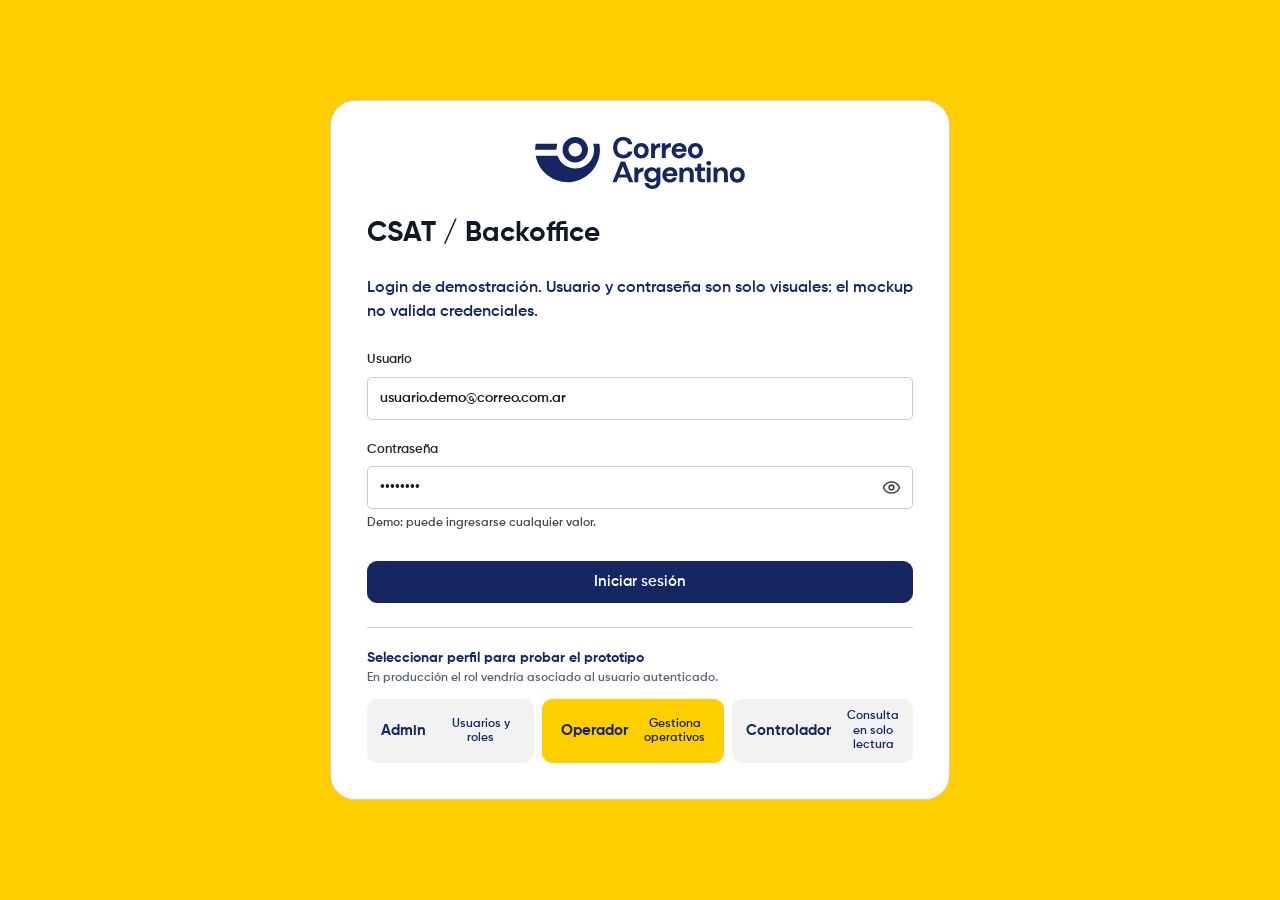
==== prototype/index.html @ f1046221 "Initial commit: hub + prototipo navegable + presentacion + documentacion CSAT Sistema CSAT (backoffi" ====
<!DOCTYPE html>
<html lang="es">
<head>
  <meta charset="UTF-8" />
  <meta name="viewport" content="width=device-width, initial-scale=1.0" />
  <title>CSAT - Wireframe Backoffice</title>
  <style>
    * { box-sizing: border-box; }
    :root {
      --black:#111;
      --gray:#666;
      --line:#bdbdbd;
      --light:#f5f5f5;
      --white:#fff;
    }
    body {
      margin:0;
      font-family: Arial, Helvetica, sans-serif;
      background:var(--white);
      color:var(--black);
      font-size:14px;
    }
    button,input,select,textarea { font:inherit; color:var(--black); background:var(--white); }
    button {
      border:1px solid var(--black);
      padding:9px 14px;
      cursor:pointer;
    }
    button.primary { background:var(--black); color:var(--white); }
    button:disabled { opacity:.35; cursor:not-allowed; }
    input:disabled, select:disabled, textarea:disabled {
      background:#f3f3f3;
      color:#666;
      border-color:#999;
      cursor:not-allowed;
    }
    input,select,textarea {
      width:100%;
      border:1px solid var(--black);
      padding:9px 10px;
    }
    textarea { min-height:78px; resize:vertical; }

    h1,h2,h3,p { margin-top:0; }
    h1 { font-size:26px; margin-bottom:4px; }
    h2 { font-size:19px; margin-bottom:8px; }
    h3 { font-size:16px; }
    .muted { color:var(--gray); }
    .small { font-size:12px; }
    .hidden { display:none !important; }

    /* LOGIN */
    .login-screen {
      min-height:100vh;
      display:flex;
      align-items:center;
      justify-content:center;
      padding:24px;
    }
    .login-card {
      width:min(560px,100%);
      border:1px solid var(--black);
      padding:28px;
    }
    .login-card .field { margin-bottom:14px; }
    .role-demo {
      margin-top:20px;
      padding-top:18px;
      border-top:1px solid var(--black);
    }
    .role-grid {
      display:grid;
      grid-template-columns:repeat(3,1fr);
      gap:8px;
      margin-top:10px;
    }
    .role-grid button { min-height:64px; }

    /* APP */
    .app {
      min-height:100vh;
      display:grid;
      grid-template-columns:220px 1fr;
    }
    aside {
      border-right:1px solid var(--black);
      padding:22px 16px;
    }
    .brand {
      font-weight:700;
      font-size:18px;
      margin-bottom:6px;
    }
    .role-label {
      color:var(--gray);
      font-size:12px;
      margin-bottom:26px;
    }
    .sidebar-bottom { margin-top:28px; padding-top:16px; border-top:1px solid var(--line); }

    main { padding:28px; }
    .topbar {
      display:flex;
      justify-content:space-between;
      align-items:center;
      gap:20px;
      margin-bottom:24px;
    }
    .topbar-actions { display:flex; gap:10px; align-items:center; flex-wrap:wrap; }

    .panel {
      border:1px solid var(--black);
      padding:18px;
      margin-bottom:18px;
    }
    .panel-title {
      display:flex;
      justify-content:space-between;
      gap:16px;
      align-items:flex-start;
      margin-bottom:14px;
    }
    .section-title {
      border-bottom:1px solid var(--black);
      padding-bottom:8px;
      margin-bottom:14px;
    }
    .note {
      border-left:4px solid var(--black);
      padding:10px 12px;
      background:#fafafa;
      margin-bottom:18px;
    }
    .status {
      display:inline-block;
      border:1px solid var(--black);
      padding:3px 8px;
      border-radius:99px;
      white-space:nowrap;
    }

    /* TABS */
    .tabs {
      display:flex;
      border-bottom:1px solid var(--black);
      margin-bottom:18px;
      gap:0;
    }
    .tab {
      border:0;
      border-right:1px solid var(--black);
      border-top:1px solid var(--black);
      padding:10px 18px;
      background:var(--white);
      margin-bottom:-1px;
    }
    .tab:first-child { border-left:1px solid var(--black); }
    .tab.active {
      background:var(--black);
      color:var(--white);
    }

    /* FORMS/TABLES */
    .filters {
      display:grid;
      grid-template-columns:1.6fr 1fr 1fr auto;
      gap:10px;
      margin-bottom:16px;
    }
    .grid-2 { display:grid; grid-template-columns:1fr 1fr; gap:16px; }
    .grid-3 { display:grid; grid-template-columns:repeat(3,1fr); gap:12px; }
    .field label {
      display:block;
      font-weight:700;
      margin-bottom:6px;
    }
    .field small { display:block; margin-top:5px; color:var(--gray); }
    .required::after { content:" *"; }
    table {
      width:100%;
      border-collapse:collapse;
    }
    th,td {
      border:1px solid var(--black);
      padding:10px;
      text-align:left;
      vertical-align:top;
    }
    th { background:#f7f7f7; }
    .table-actions { white-space:nowrap; }
    .actions {
      display:flex;
      justify-content:flex-end;
      gap:10px;
      margin-top:18px;
    }
    .section-actions {
      display:flex;
      justify-content:flex-end;
      margin-top:12px;
    }
    .metric {
      border:1px solid var(--black);
      padding:14px;
    }
    .metric strong { display:block; font-size:24px; margin-top:6px; }

    /* MODALS */
    .modal-backdrop {
      position:fixed;
      inset:0;
      background:rgba(0,0,0,.45);
      display:none;
      align-items:center;
      justify-content:center;
      padding:20px;
      z-index:1000;
    }
    .modal-backdrop.open { display:flex; }
    .modal {
      width:min(620px,100%);
      max-height:90vh;
      overflow:auto;
      background:var(--white);
      border:1px solid var(--black);
      padding:20px;
    }
    .modal-header {
      display:flex;
      justify-content:space-between;
      align-items:flex-start;
      gap:16px;
      margin-bottom:18px;
    }
    .icon-button {
      width:36px;
      height:36px;
      padding:0;
      display:grid;
      place-items:center;
      font-size:20px;
    }
    .check-row {
      display:flex;
      gap:10px;
      align-items:flex-start;
      border:1px solid var(--black);
      padding:12px;
      margin-top:14px;
    }
    .check-row input { width:auto; margin-top:2px; }

    /* USERS */
    .permission-grid {
      display:grid;
      grid-template-columns:1fr 1fr 1fr;
      gap:12px;
    }
    .permission-card {
      border:1px solid var(--black);
      padding:14px;
    }

    @media(max-width:900px){
      .app{grid-template-columns:1fr;}
      aside{border-right:none;border-bottom:1px solid var(--black);}
      .filters,.grid-2,.grid-3,.permission-grid,.role-grid{grid-template-columns:1fr;}
      .tabs{overflow:auto;}
    }
  </style>
  <link rel="stylesheet" href="styles/tokens.css" />
  <link rel="stylesheet" href="styles/global.css" />
  <link rel="stylesheet" href="components/button.css" />
  <link rel="stylesheet" href="components/form-controls.css" />
  <link rel="stylesheet" href="components/filter-chip.css" />
  <link rel="stylesheet" href="components/custom-select.css" />
  <link rel="stylesheet" href="components/navbar.css" />
  <link rel="stylesheet" href="components/tabs.css" />
  <link rel="stylesheet" href="components/pagination.css" />
  <link rel="stylesheet" href="components/footer.css" />
</head>
<body>

  <!-- LOGIN FALSO -->
  <section id="loginScreen" class="login-screen">
    <div class="login-card">
      <div class="login-logo" aria-label="Correo Argentino">
        <img src="../assets/logo correo argentino.svg" alt="Correo Argentino" />
      </div>
      <h1>CSAT / Backoffice</h1>
      <p class="muted">Login de demostración. Usuario y contraseña son solo visuales: el mockup no valida credenciales.</p>

      <div class="field">
        <label>Usuario</label>
        <input value="usuario.demo@correo.com.ar" />
      </div>
      <div class="field">
        <label>Contraseña</label>
        <div class="password-control">
          <input id="loginPassword" type="password" value="12345678" />
          <button type="button" class="password-toggle" aria-label="Mostrar contraseña" aria-pressed="false" onclick="togglePassword('loginPassword',this)">
            <svg class="lucide-icon eye-show" aria-hidden="true" viewBox="0 0 24 24"><path d="M2.062 12.348a1 1 0 0 1 0-.696 10.75 10.75 0 0 1 19.876 0 1 1 0 0 1 0 .696 10.75 10.75 0 0 1-19.876 0"/><circle cx="12" cy="12" r="3"/></svg>
            <svg class="lucide-icon eye-hide" aria-hidden="true" viewBox="0 0 24 24"><path d="M10.733 5.076a10.744 10.744 0 0 1 11.205 6.575 1 1 0 0 1 0 .696 10.8 10.8 0 0 1-1.444 2.49"/><path d="M14.084 14.158a3 3 0 0 1-4.242-4.242"/><path d="M17.479 17.499a10.75 10.75 0 0 1-15.417-5.151 1 1 0 0 1 0-.696 10.75 10.75 0 0 1 4.446-5.143"/><path d="m2 2 20 20"/></svg>
          </button>
        </div>
        <small class="muted">Demo: puede ingresarse cualquier valor.</small>
      </div>

      <button class="login-submit" onclick="loginAs('operador')">Iniciar sesión</button>

      <div class="role-demo">
        <strong>Seleccionar perfil para probar el prototipo</strong>
        <p class="muted small">En producción el rol vendría asociado al usuario autenticado.</p>
        <div class="role-grid">
          <button onclick="loginAs('admin')"><strong>Admin</strong><br><span class="small">Usuarios y roles</span></button>
          <button class="primary" onclick="loginAs('operador')"><strong>Operador</strong><br><span class="small">Gestiona operativos</span></button>
          <button onclick="loginAs('controlador')"><strong>Controlador</strong><br><span class="small">Consulta en solo lectura</span></button>
        </div>
      </div>
    </div>
  </section>

  <!-- APLICACIÓN -->
  <div id="app" class="app hidden">
    <aside>
      <div class="sidebar-branding">
        <img src="../assets/logo correo argentino.svg" alt="Correo Argentino" />
        <div class="brand">CSAT / BACKOFFICE</div>
      </div>

      <nav id="mainNav"></nav>

      <div class="sidebar-bottom">
        <div class="sidebar-user">
          <span class="sidebar-avatar" aria-hidden="true"></span>
          <span><strong id="userNameLabel">Operador 01</strong><small id="roleLabel">Rol: Operador</small></span>
        </div>
        <button style="width:100%;" onclick="logout()"><svg class="lucide-icon" aria-hidden="true" viewBox="0 0 24 24"><path d="M9 21H5a2 2 0 0 1-2-2V5a2 2 0 0 1 2-2h4"/><polyline points="16 17 21 12 16 7"/><line x1="21" x2="9" y1="12" y2="12"/></svg>Cerrar sesión</button>
      </div>
    </aside>

    <main>
      <!-- OPERATIVOS -->
      <section id="operativos" class="view hidden">
        <div class="topbar">
          <div>
            <h1>Operativos de encuesta</h1>
            <p class="muted">Gestión y seguimiento de operativos CSAT.</p>
          </div>
          <div id="createOpAction" class="topbar-actions">
            <button class="primary" onclick="openCreateModal()">+ Crear operativo</button>
          </div>
        </div>

        <div class="tabs">
          <button class="tab active" data-tab="todos" onclick="switchOpsTab('todos')">Todos</button>
          <button class="tab" data-tab="activos" onclick="switchOpsTab('activos')">Activos</button>
          <button class="tab" data-tab="borradores" onclick="switchOpsTab('borradores')">Borradores</button>
          <button class="tab" data-tab="historial" onclick="switchOpsTab('historial')">Historial</button>
        </div>

        <!-- TODOS -->
        <div id="ops-todos" class="ops-tab">
          <div class="panel">
            <div class="panel-title">
              <div>
                <h2>Activos</h2>
                <p class="muted">Operativos actualmente en curso.</p>
              </div>
              <span class="status">5 activos</span>
            </div>

            <table>
              <thead>
                <tr>
                  <th>Operativo</th><th>Segmento</th><th>Región</th><th>Período</th><th>Muestra diaria</th><th></th>
                </tr>
              </thead>
              <tbody>
                <tr>
                  <td>CSAT Córdoba - Agosto</td><td>Mercado Libre</td><td>Córdoba</td><td>01/08 - 31/08</td><td>170</td>
                  <td class="table-actions"><button onclick="openActiveDetail()">Ver</button></td>
                </tr>
                <tr>
                  <td>CSAT CABA - Agosto</td><td>MiCorreo</td><td>CABA</td><td>01/08 - 31/08</td><td>170</td>
                  <td class="table-actions"><button onclick="openActiveDetail()">Ver</button></td>
                </tr>
                <tr>
                  <td>CSAT Santa Fe - Agosto</td><td>Mercado Libre</td><td>Santa Fe</td><td>05/08 - 31/08</td><td>165</td>
                  <td class="table-actions"><button onclick="openActiveDetail()">Ver</button></td>
                </tr>
              </tbody>
            </table>
            <div class="section-actions"><button onclick="switchOpsTab('activos')">Ver más activos<svg class="lucide-icon" aria-hidden="true" viewBox="0 0 24 24"><path d="m9 18 6-6-6-6"/></svg></button></div>
          </div>

          <div class="panel">
            <div class="panel-title">
              <div>
                <h2>Borradores</h2>
                <p class="muted">Operativos todavía no lanzados.</p>
              </div>
              <span class="status">4 borradores</span>
            </div>

            <table>
              <thead>
                <tr>
                  <th>Operativo</th><th>Segmento</th><th>Región</th><th>Período</th><th>Configuración</th><th></th>
                </tr>
              </thead>
              <tbody>
                <tr>
                  <td>Prueba Sucursal - Septiembre</td><td>Sin definir</td><td>Buenos Aires</td><td>01/09 - 15/09</td><td>Incompleta</td>
                  <td class="table-actions"><button onclick="openDraftDetail()">Continuar</button></td>
                </tr>
                <tr>
                  <td>CSAT Córdoba - Septiembre</td><td>MiCorreo</td><td>Córdoba</td><td>01/09 - 30/09</td><td>Completa</td>
                  <td class="table-actions"><button onclick="openDraftDetail(true)">Continuar</button></td>
                </tr>
                <tr>
                  <td>CSAT Mendoza - Septiembre</td><td>Mercado Libre</td><td>Mendoza</td><td>01/09 - 30/09</td><td>Incompleta</td>
                  <td class="table-actions"><button onclick="openDraftDetail()">Continuar</button></td>
                </tr>
              </tbody>
            </table>
            <div class="section-actions"><button onclick="switchOpsTab('borradores')">Ver más borradores<svg class="lucide-icon" aria-hidden="true" viewBox="0 0 24 24"><path d="m9 18 6-6-6-6"/></svg></button></div>
          </div>

        </div>

        <!-- ACTIVOS -->
        <div id="ops-activos" class="ops-tab hidden">
          <div class="filters">
            <input type="search" placeholder="Buscar por nombre..." />
            <select><option>Todos los segmentos</option><option>Mercado Libre</option><option>MiCorreo</option></select>
            <select><option>Todas las regiones</option><option>Córdoba</option><option>CABA</option><option>Santa Fe</option></select>
            <button>Filtrar</button>
          </div>

          <div class="panel">
            <h2>Activos</h2>
            <table>
              <thead><tr><th>Operativo</th><th>Segmento</th><th>Región</th><th>Período</th><th>Muestra diaria</th><th></th></tr></thead>
              <tbody>
                <tr><td>CSAT Córdoba - Agosto</td><td>Mercado Libre</td><td>Córdoba</td><td>01/08 - 31/08</td><td>170</td><td><button onclick="openActiveDetail()">Ver</button></td></tr>
                <tr><td>CSAT CABA - Agosto</td><td>MiCorreo</td><td>CABA</td><td>01/08 - 31/08</td><td>170</td><td><button onclick="openActiveDetail()">Ver</button></td></tr>
                <tr><td>CSAT Santa Fe - Agosto</td><td>Mercado Libre</td><td>Santa Fe</td><td>05/08 - 31/08</td><td>165</td><td><button onclick="openActiveDetail()">Ver</button></td></tr>
                <tr><td>CSAT Mendoza - Agosto</td><td>MiCorreo</td><td>Mendoza</td><td>10/08 - 31/08</td><td>160</td><td><button onclick="openActiveDetail()">Ver</button></td></tr>
                <tr><td>CSAT Buenos Aires - Agosto</td><td>Mercado Libre</td><td>Buenos Aires</td><td>01/08 - 31/08</td><td>175</td><td><button onclick="openActiveDetail()">Ver</button></td></tr>
              </tbody>
            </table>
          </div>
        </div>

        <!-- BORRADORES -->
        <div id="ops-borradores" class="ops-tab hidden">
          <div class="filters">
            <input type="search" placeholder="Buscar por nombre..." />
            <select><option>Todos los segmentos</option><option>Mercado Libre</option><option>MiCorreo</option><option>Sin definir</option></select>
            <select><option>Todas las regiones</option><option>Córdoba</option><option>Buenos Aires</option><option>Mendoza</option></select>
            <button>Filtrar</button>
          </div>

          <div class="panel">
            <h2>Borradores</h2>
            <table>
              <thead><tr><th>Operativo</th><th>Segmento</th><th>Región</th><th>Período</th><th>Configuración</th><th></th></tr></thead>
              <tbody>
                <tr><td>Prueba Sucursal - Septiembre</td><td>Sin definir</td><td>Buenos Aires</td><td>01/09 - 15/09</td><td>Incompleta</td><td><button onclick="openDraftDetail()">Continuar</button></td></tr>
                <tr><td>CSAT Córdoba - Septiembre</td><td>MiCorreo</td><td>Córdoba</td><td>01/09 - 30/09</td><td>Completa</td><td><button onclick="openDraftDetail(true)">Continuar</button></td></tr>
                <tr><td>CSAT Mendoza - Septiembre</td><td>Mercado Libre</td><td>Mendoza</td><td>01/09 - 30/09</td><td>Incompleta</td><td><button onclick="openDraftDetail()">Continuar</button></td></tr>
                <tr><td>Prueba domicilio - Octubre</td><td>Sin definir</td><td>Sin definir</td><td>01/10 - 15/10</td><td>Incompleta</td><td><button onclick="openDraftDetail()">Continuar</button></td></tr>
              </tbody>
            </table>
          </div>
        </div>

        <!-- HISTORIAL -->
        <div id="ops-historial" class="ops-tab hidden">
          <div class="filters">
            <input type="search" placeholder="Buscar por nombre..." />
            <select><option>Todos los segmentos</option><option>Mercado Libre</option><option>MiCorreo</option></select>
            <select><option>Todas las regiones</option><option>Córdoba</option><option>CABA</option><option>Buenos Aires</option></select>
            <button>Filtrar</button>
          </div>

          <div class="panel">
            <h2>Historial</h2>
            <p class="muted">Operativos finalizados por fecha programada o de forma manual.</p>
            <table>
              <thead><tr><th>Operativo</th><th>Segmento</th><th>Región</th><th>Período</th><th>Finalización</th><th>Motivo</th><th></th></tr></thead>
              <tbody>
                <tr><td>CSAT Córdoba - Julio</td><td>Mercado Libre</td><td>Córdoba</td><td>01/07 - 31/07</td><td>31/07/2026</td><td>Programada</td><td><button onclick="openFinalDetail()">Ver</button></td></tr>
                <tr><td>CSAT CABA - Julio</td><td>MiCorreo</td><td>CABA</td><td>01/07 - 31/07</td><td>29/07/2026</td><td>Manual</td><td><button onclick="openFinalDetail()">Ver</button></td></tr>
                <tr><td>CSAT Santa Fe - Julio</td><td>Mercado Libre</td><td>Santa Fe</td><td>01/07 - 31/07</td><td>31/07/2026</td><td>Programada</td><td><button onclick="openFinalDetail()">Ver</button></td></tr>
                <tr><td>CSAT Córdoba - Junio</td><td>MiCorreo</td><td>Córdoba</td><td>01/06 - 30/06</td><td>30/06/2026</td><td>Programada</td><td><button onclick="openFinalDetail()">Ver</button></td></tr>
                <tr><td>CSAT CABA - Junio</td><td>Mercado Libre</td><td>CABA</td><td>01/06 - 30/06</td><td>28/06/2026</td><td>Manual</td><td><button onclick="openFinalDetail()">Ver</button></td></tr>
                <tr><td>CSAT Buenos Aires - Junio</td><td>MiCorreo</td><td>Buenos Aires</td><td>01/06 - 30/06</td><td>30/06/2026</td><td>Programada</td><td><button onclick="openFinalDetail()">Ver</button></td></tr>
                <tr><td>CSAT Córdoba - Mayo</td><td>Mercado Libre</td><td>Córdoba</td><td>01/05 - 31/05</td><td>31/05/2026</td><td>Programada</td><td><button onclick="openFinalDetail()">Ver</button></td></tr>
                <tr><td>CSAT CABA - Mayo</td><td>MiCorreo</td><td>CABA</td><td>01/05 - 31/05</td><td>31/05/2026</td><td>Programada</td><td><button onclick="openFinalDetail()">Ver</button></td></tr>
                <tr><td>CSAT Buenos Aires - Mayo</td><td>Mercado Libre</td><td>Buenos Aires</td><td>01/05 - 31/05</td><td>27/05/2026</td><td>Manual</td><td><button onclick="openFinalDetail()">Ver</button></td></tr>
                <tr><td>CSAT Córdoba - Abril</td><td>MiCorreo</td><td>Córdoba</td><td>01/04 - 30/04</td><td>30/04/2026</td><td>Programada</td><td><button onclick="openFinalDetail()">Ver</button></td></tr>
                <tr><td>CSAT CABA - Abril</td><td>Mercado Libre</td><td>CABA</td><td>01/04 - 30/04</td><td>30/04/2026</td><td>Programada</td><td><button onclick="openFinalDetail()">Ver</button></td></tr>
                <tr><td>CSAT Buenos Aires - Abril</td><td>MiCorreo</td><td>Buenos Aires</td><td>01/04 - 30/04</td><td>25/04/2026</td><td>Manual</td><td><button onclick="openFinalDetail()">Ver</button></td></tr>
              </tbody>
            </table>
          </div>
        </div>
      </section>

      <!-- DETALLE ACTIVO -->
      <section id="detalleActivo" class="view hidden">
        <div class="topbar">
          <div>
            <button onclick="showView('operativos'); switchOpsTab('activos')" style="margin-bottom:12px;">← Volver</button>
            <h1>CSAT Córdoba - Agosto</h1>
            <p class="muted">Mercado Libre · Córdoba · Entrega en domicilio</p>
          </div>
          <div class="topbar-actions">
            <span class="status">Activo</span>
            <button id="finishButton" onclick="openFinishModal()">Finalizar operativo</button>
            <button id="reportActiveButton" class="hidden" onclick="openExportModal()">Exportar resultados</button>
          </div>
        </div>

        <div class="note">
          Este operativo finalizará automáticamente el <strong>31/08/2026</strong>. También puede finalizarse manualmente antes de esa fecha.
          Finalizarlo detiene la selección de nuevos casos y los nuevos envíos de encuesta. Las respuestas de encuestas ya enviadas
          se consideran parte del operativo mientras sean recibidas por el sistema <strong>(criterio pendiente de validación)</strong>.
        </div>

        <div class="grid-3" style="margin-bottom:18px;">
          <div class="metric">Encuestas enviadas<strong>3.420</strong></div>
          <div class="metric">Respondidas<strong>1.108</strong></div>
          <div class="metric">Tasa de respuesta<strong>32,4%</strong></div>
        </div>

        <div class="panel">
          <div class="panel-title">
            <div>
              <h2>Ejecución de hoy</h2>
              <p class="muted">Seguimiento operativo de la muestra diaria configurada.</p>
            </div>
            <span class="status">13/08/2026</span>
          </div>

          <div class="grid-3" style="margin-bottom:14px;">
            <div class="metric">Muestra prevista<strong>170</strong></div>
            <div class="metric">Casos seleccionados<strong>170</strong></div>
            <div class="metric">Enviadas hoy<strong>164</strong></div>
          </div>

          <table>
            <tbody>
              <tr><th>Pendientes de envío</th><td>6</td></tr>
              <tr><th>Respuestas recibidas hoy</th><td>51</td></tr>
              <tr><th>Última ejecución</th><td>13/08/2026 · 09:00</td></tr>
              <tr><th>Próxima ejecución</th><td>14/08/2026 · Programada</td></tr>
            </tbody>
          </table>
        </div>

        <div class="note">
          <strong>Analytics:</strong> los resultados se almacenan en la BD CSAT y son consumidos por el sistema analítico de forma periódica.
          No es necesario finalizar el operativo para disponibilizar los resultados. <strong>Frecuencia exacta pendiente de validación.</strong>
        </div>

        <div class="panel">
          <h2 class="section-title">Configuración del operativo</h2>
          <table>
            <tbody>
              <tr><th>Período</th><td>01/08/2026 - 31/08/2026</td></tr>
              <tr><th>Segmento</th><td>Mercado Libre</td></tr>
              <tr><th>Región</th><td>Córdoba</td></tr>
              <tr><th>Tipo de entrega</th><td>Domicilio</td></tr>
              <tr><th>Evento T&T</th><td>P0=1 - Entrega efectiva en domicilio</td></tr>
              <tr><th>Muestra diaria</th><td>170 casos</td></tr>
              <tr><th>Plantilla</th><td>CSAT Entrega estándar</td></tr>
            </tbody>
          </table>
        </div>
      </section>

      <!-- DETALLE BORRADOR -->
      <section id="detalleBorrador" class="view hidden">
        <div class="topbar">
          <div>
            <button onclick="showView('operativos'); switchOpsTab('borradores')" style="margin-bottom:12px;">← Volver</button>
            <h1 id="draftTitle">Prueba Sucursal - Septiembre</h1>
            <p class="muted">Completá los datos obligatorios antes de lanzar el operativo.</p>
          </div>
          <span class="status">Borrador</span>
        </div>

        <div id="draftReadonlyNote" class="note hidden">
          <strong>Modo solo lectura.</strong> El perfil Controlador puede consultar la configuración del operativo, pero no puede modificar campos ni ejecutar acciones de gestión.
        </div>

        <div id="draftWarning" class="note">
          Faltan campos obligatorios. El botón “Lanzar operativo” se habilitará cuando la configuración esté completa.
        </div>

        <div class="panel">
          <h2 class="section-title">1. Datos generales</h2>
          <div class="grid-2">
            <div class="field">
              <label class="required">Nombre del operativo</label>
              <input class="draft-required" id="draftName" value="Prueba Sucursal - Septiembre" oninput="validateDraft()" />
            </div>
            <div></div>
            <div class="field">
              <label class="required">Fecha de inicio</label>
              <input class="draft-required" id="draftStart" type="date" value="2026-09-01" oninput="validateDraft()" />
            </div>
            <div class="field">
              <label class="required">Fecha de finalización</label>
              <input class="draft-required" id="draftEnd" type="date" value="2026-09-15" oninput="validateDraft()" />
            </div>
          </div>
        </div>

        <div class="panel">
          <h2 class="section-title">2. Público y segmentación</h2>
          <div class="grid-2">
            <div class="field">
              <label class="required">Origen / segmento</label>
              <select class="draft-required" id="draftSegment" onchange="validateDraft()">
                <option value="">Seleccionar...</option>
                <option>Mercado Libre</option>
                <option>MiCorreo</option>
              </select>
            </div>
            <div class="field">
              <label class="required">Región / provincia</label>
              <select class="draft-required" id="draftRegion" onchange="validateDraft()">
                <option value="">Seleccionar...</option>
                <option selected>Buenos Aires</option>
                <option>Córdoba</option>
                <option>CABA</option>
                <option>Mendoza</option>
              </select>
            </div>
            <div class="field">
              <label class="required">Tipo de entrega</label>
              <select class="draft-required" id="draftDelivery" onchange="validateDraft()">
                <option value="">Seleccionar...</option>
                <option>Entrega en domicilio</option>
                <option>Entrega en sucursal</option>
              </select>
            </div>
            <div class="field">
              <label class="required">Evento T&T disparador</label>
              <select class="draft-required" id="draftEvent" onchange="validateDraft()">
                <option value="">Seleccionar...</option>
                <option>P0=1 - Entrega efectiva en domicilio</option>
                <option>P0=3 - Entrega efectiva en sucursal</option>
              </select>
            </div>
          </div>
        </div>

        <div class="panel">
          <h2 class="section-title">3. Muestreo</h2>
          <div class="grid-3">
            <div class="field">
              <label class="required">Cantidad diaria</label>
              <input class="draft-required" id="draftSample" type="number" placeholder="Ej. 170" oninput="validateDraft()" />
            </div>
            <div class="field">
              <label>Límite total</label>
              <input type="number" placeholder="Opcional" />
            </div>
            <div class="field">
              <label>Frecuencia</label>
              <select><option>Diaria</option></select>
            </div>
          </div>
        </div>

        <div class="panel">
          <h2 class="section-title">4. Encuesta</h2>
          <div class="grid-2">
            <div class="field">
              <label class="required">Plantilla</label>
              <select class="draft-required" id="draftTemplate" onchange="validateDraft()">
                <option value="">Seleccionar...</option>
                <option>CSAT Entrega estándar</option>
              </select>
            </div>
            <div class="field">
              <label class="required">Escala</label>
              <select class="draft-required" id="draftScale" onchange="validateDraft()">
                <option value="">Seleccionar...</option>
                <option>1 a 5</option>
              </select>
            </div>
          </div>
        </div>

        <div id="draftActions" class="actions">
          <button>Guardar cambios</button>
          <button id="launchButton" class="primary" disabled onclick="launchDraft()">Lanzar operativo</button>
        </div>
      </section>

      <!-- DETALLE FINALIZADO -->
      <section id="detalleFinal" class="view hidden">
        <div class="topbar">
          <div>
            <button onclick="showView('operativos'); switchOpsTab('historial')" style="margin-bottom:12px;">← Volver</button>
            <h1>CSAT Córdoba - Julio</h1>
            <p class="muted">Mercado Libre · Córdoba · Entrega en domicilio</p>
          </div>
          <div class="topbar-actions">
            <span class="status">Finalizado</span>
            <button id="reportFinalButton" onclick="openExportModal()">Exportar resultados</button>
          </div>
        </div>

        <div class="grid-3" style="margin-bottom:18px;">
          <div class="metric">Encuestas enviadas<strong>5.040</strong></div>
          <div class="metric">Respondidas<strong>1.690</strong></div>
          <div class="metric">CSAT promedio<strong>4,1</strong></div>
        </div>

        <div class="note">
          Finalizar un operativo no genera la información para Analytics: los resultados ya fueron persistidos durante su ejecución.
          El cierre únicamente detiene la generación de nuevos casos.
        </div>

        <div class="panel">
          <h2 class="section-title">Cierre del operativo</h2>
          <table>
            <tbody>
              <tr><th>Fecha de cierre</th><td>31/07/2026</td></tr>
              <tr><th>Tipo de finalización</th><td>Programada</td></tr>
              <tr><th>Resultados</th><td>Persistidos en BD CSAT</td></tr>
              <tr><th>Consumo Analytics</th><td>Automático / periódico (frecuencia pendiente de validación)</td></tr>
            </tbody>
          </table>
        </div>
      </section>

      <!-- USUARIOS Y ROLES / ADMIN -->
      <section id="usuarios" class="view hidden">
        <div class="topbar">
          <div>
            <h1>Usuarios y roles</h1>
            <p class="muted">Administración de accesos del backoffice.</p>
          </div>
          <button class="primary" onclick="openUserModal()">+ Crear usuario</button>
        </div>

        <div class="permission-grid" style="margin-bottom:18px;">
          <div class="permission-card"><strong>Admin</strong><p class="muted small">Gestiona usuarios y roles.</p></div>
          <div class="permission-card"><strong>Operador</strong><p class="muted small">Crea, configura, lanza y finaliza operativos.</p></div>
          <div class="permission-card"><strong>Controlador</strong><p class="muted small">Consulta todos los operativos, incluidos borradores, en modo solo lectura.</p></div>
        </div>

        <div class="panel">
          <div class="filters users-filters">
            <input type="search" placeholder="Buscar usuario..." />
            <select><option>Todos los roles</option><option>Admin</option><option>Operador</option><option>Controlador</option></select>
            <button>Filtrar</button>
          </div>
          <table>
            <thead><tr><th>Usuario</th><th>Email</th><th>Rol</th><th></th></tr></thead>
            <tbody>
              <tr><td>Ana Admin</td><td>ana.admin@correo.com.ar</td><td>Admin</td><td class="table-actions"><button onclick="openEditUserModal('Ana Admin','ana.admin@correo.com.ar','Admin')">Editar</button></td></tr>
              <tr><td>Oscar Operador</td><td>oscar.operador@correo.com.ar</td><td>Operador</td><td class="table-actions"><button onclick="openEditUserModal('Oscar Operador','oscar.operador@correo.com.ar','Operador')">Editar</button></td></tr>
              <tr><td>Carla Control</td><td>carla.control@correo.com.ar</td><td>Controlador</td><td class="table-actions"><button onclick="openEditUserModal('Carla Control','carla.control@correo.com.ar','Controlador')">Editar</button></td></tr>
              <tr><td>Martín Pérez</td><td>martin.perez@correo.com.ar</td><td>Operador</td><td class="table-actions"><button onclick="openEditUserModal('Martín Pérez','martin.perez@correo.com.ar','Operador')">Editar</button></td></tr>
              <tr><td>Lucía Gómez</td><td>lucia.gomez@correo.com.ar</td><td>Controlador</td><td class="table-actions"><button onclick="openEditUserModal('Lucía Gómez','lucia.gomez@correo.com.ar','Controlador')">Editar</button></td></tr>
              <tr><td>Diego Silva</td><td>diego.silva@correo.com.ar</td><td>Operador</td><td class="table-actions"><button onclick="openEditUserModal('Diego Silva','diego.silva@correo.com.ar','Operador')">Editar</button></td></tr>
              <tr><td>Paula Romero</td><td>paula.romero@correo.com.ar</td><td>Controlador</td><td class="table-actions"><button onclick="openEditUserModal('Paula Romero','paula.romero@correo.com.ar','Controlador')">Editar</button></td></tr>
              <tr><td>Federico Ruiz</td><td>federico.ruiz@correo.com.ar</td><td>Operador</td><td class="table-actions"><button onclick="openEditUserModal('Federico Ruiz','federico.ruiz@correo.com.ar','Operador')">Editar</button></td></tr>
              <tr><td>Sofía Torres</td><td>sofia.torres@correo.com.ar</td><td>Admin</td><td class="table-actions"><button onclick="openEditUserModal('Sofía Torres','sofia.torres@correo.com.ar','Admin')">Editar</button></td></tr>
              <tr><td>Javier Acosta</td><td>javier.acosta@correo.com.ar</td><td>Operador</td><td class="table-actions"><button onclick="openEditUserModal('Javier Acosta','javier.acosta@correo.com.ar','Operador')">Editar</button></td></tr>
              <tr><td>Valentina Díaz</td><td>valentina.diaz@correo.com.ar</td><td>Controlador</td><td class="table-actions"><button onclick="openEditUserModal('Valentina Díaz','valentina.diaz@correo.com.ar','Controlador')">Editar</button></td></tr>
              <tr><td>Gabriel Luna</td><td>gabriel.luna@correo.com.ar</td><td>Operador</td><td class="table-actions"><button onclick="openEditUserModal('Gabriel Luna','gabriel.luna@correo.com.ar','Operador')">Editar</button></td></tr>
            </tbody>
          </table>
        </div>
      </section>
    </main>
  </div>

  <!-- MODAL CREAR OPERATIVO -->
  <div id="createModal" class="modal-backdrop" onclick="backdropClose(event,'createModal')">
    <div class="modal" role="dialog" aria-modal="true">
      <div class="modal-header">
        <div>
          <h2>Crear operativo</h2>
          <p class="muted">Se creará automáticamente en estado borrador.</p>
        </div>
        <button class="icon-button" onclick="closeModal('createModal')">×</button>
      </div>

      <div class="field" style="margin-bottom:14px;">
        <label class="required">Nombre del operativo</label>
        <input id="newOpName" placeholder="Ej. CSAT Córdoba - Septiembre" />
      </div>
      <div class="grid-2">
        <div class="field">
          <label class="required">Fecha de inicio</label>
          <input id="newOpStart" type="date" />
        </div>
        <div class="field">
          <label class="required">Fecha de finalización</label>
          <input id="newOpEnd" type="date" />
        </div>
      </div>
      <div class="actions">
        <button onclick="closeModal('createModal')">Cancelar</button>
        <button class="primary" onclick="createDraft()">Crear borrador</button>
      </div>
    </div>
  </div>

  <!-- MODAL FINALIZAR -->
  <div id="finishModal" class="modal-backdrop" onclick="backdropClose(event,'finishModal')">
    <div class="modal" role="dialog" aria-modal="true">
      <div class="modal-header">
        <div>
          <h2>Finalizar operativo</h2>
          <p class="muted">Esta acción detendrá el operativo antes de la fecha programada.</p>
        </div>
        <button class="icon-button" onclick="closeModal('finishModal')">×</button>
      </div>

      <div class="note">
        El operativo pasará a Historial y dejará de seleccionar nuevos casos para encuesta.
      </div>

      <div class="field">
        <label>Motivo de finalización</label>
        <textarea placeholder="Opcional"></textarea>
      </div>

      <div class="note">
        Los resultados ya recibidos permanecen almacenados en la BD CSAT y disponibles para su consumo posterior.
      </div>

      <div class="actions">
        <button onclick="closeModal('finishModal')">Cancelar</button>
        <button class="primary" onclick="finishOperation()">Finalizar operativo</button>
      </div>
    </div>
  </div>

  <!-- MODAL EXPORTAR RESULTADOS -->
  <div id="exportModal" class="modal-backdrop" onclick="backdropClose(event,'exportModal')">
    <div class="modal" role="dialog" aria-modal="true">
      <div class="modal-header">
        <div>
          <h2>Exportar resultados</h2>
          <p class="muted">Salida manual para consulta o análisis externo. No reemplaza el consumo automático de Analytics.</p>
        </div>
        <button class="icon-button" onclick="closeModal('exportModal')">×</button>
      </div>

      <div class="note">
        Esta función se mantiene como hipótesis UX hasta confirmar si el usuario Controlador necesita una exportación manual.
      </div>

      <div class="field" style="margin-bottom:14px;">
        <label>Período</label>
        <select><option>Todo el operativo</option><option>Últimos 7 días</option><option>Seleccionar rango...</option></select>
      </div>
      <div class="field" style="margin-bottom:14px;">
        <label>Contenido</label>
        <select><option>Resultados completos</option><option>Solo detractores</option><option>Resumen CSAT</option></select>
      </div>
      <div class="field">
        <label>Formato</label>
        <select><option>CSV</option><option>Excel</option></select>
      </div>

      <div class="actions">
        <button onclick="closeModal('exportModal')">Cancelar</button>
        <button class="primary" onclick="alert('Exportación generada (demo).'); closeModal('exportModal')">Exportar</button>
      </div>
    </div>
  </div>

  <!-- MODAL USUARIO -->
  <div id="userModal" class="modal-backdrop" onclick="backdropClose(event,'userModal')">
    <div class="modal" role="dialog" aria-modal="true">
      <div class="modal-header">
        <div>
          <h2 id="userModalTitle">Crear usuario</h2>
          <p id="userModalDescription" class="muted">Asignación de rol para el backoffice.</p>
        </div>
        <button class="icon-button" onclick="closeModal('userModal')">×</button>
      </div>
      <div class="field" style="margin-bottom:14px;">
        <label class="required">Nombre y apellido</label>
        <input id="userName" />
      </div>
      <div class="field" style="margin-bottom:14px;">
        <label class="required">Email</label>
        <input id="userEmail" type="email" />
      </div>
      <div class="field" style="margin-bottom:14px;">
        <label class="required">Contraseña</label>
        <div class="password-control">
          <input id="userPassword" type="password" value="12345678" />
          <button type="button" class="password-toggle" aria-label="Mostrar contraseña" aria-pressed="false" onclick="togglePassword('userPassword',this)">
            <svg class="lucide-icon eye-show" aria-hidden="true" viewBox="0 0 24 24"><path d="M2.062 12.348a1 1 0 0 1 0-.696 10.75 10.75 0 0 1 19.876 0 1 1 0 0 1 0 .696 10.75 10.75 0 0 1-19.876 0"/><circle cx="12" cy="12" r="3"/></svg>
            <svg class="lucide-icon eye-hide" aria-hidden="true" viewBox="0 0 24 24"><path d="M10.733 5.076a10.744 10.744 0 0 1 11.205 6.575 1 1 0 0 1 0 .696 10.8 10.8 0 0 1-1.444 2.49"/><path d="M14.084 14.158a3 3 0 0 1-4.242-4.242"/><path d="M17.479 17.499a10.75 10.75 0 0 1-15.417-5.151 1 1 0 0 1 0-.696 10.75 10.75 0 0 1 4.446-5.143"/><path d="m2 2 20 20"/></svg>
          </button>
        </div>
        <small class="muted">Mockup: no se valida formato, longitud ni seguridad de la contraseña.</small>
      </div>
      <div class="field">
        <label class="required">Rol</label>
        <select id="userRole">
          <option>Admin</option>
          <option>Operador</option>
          <option>Controlador</option>
        </select>
      </div>
      <div class="actions">
        <button onclick="closeModal('userModal')">Cancelar</button>
        <button id="userModalPrimary" class="primary" onclick="saveUser()">Crear usuario</button>
      </div>
    </div>
  </div>

  <script src="components/index.js"></script>
  <script>
    let currentRole = 'operador';
    let userModalMode = 'create';

    const roleNames = {
      admin: 'Admin',
      operador: 'Operador',
      controlador: 'Controlador'
    };

    const roleUsers = {
      admin: 'Administrador 01',
      operador: 'Operador 01',
      controlador: 'Controlador 01'
    };

    function loginAs(role){
      currentRole = role;
      document.getElementById('loginScreen').classList.add('hidden');
      document.getElementById('app').classList.remove('hidden');
      document.getElementById('roleLabel').textContent = 'Rol: ' + roleNames[role];
      document.getElementById('userNameLabel').textContent = roleUsers[role];
      configureNavigation();
    }

    function logout(){
      document.getElementById('app').classList.add('hidden');
      document.getElementById('loginScreen').classList.remove('hidden');
      closeAllModals();
    }

    function configureNavigation(){
      const nav = document.getElementById('mainNav');

      if(currentRole === 'admin'){
        nav.innerHTML = `<button class="active" data-view="usuarios" onclick="showView(\'usuarios\')"><svg class="lucide-icon" aria-hidden="true" viewBox="0 0 24 24"><path d="M18 21a8 8 0 0 0-16 0"/><circle cx="10" cy="8" r="5"/><path d="M22 20c0-3.37-2-5.5-4-6.5"/><path d="M16 3.13a5 5 0 0 1 0 9.74"/></svg>Usuarios y roles</button>`;
        showView('usuarios');
        return;
      }

      nav.innerHTML = `<button class="active" data-view="operativos" onclick="showView(\'operativos\')"><svg class="lucide-icon" aria-hidden="true" viewBox="0 0 24 24"><rect width="8" height="4" x="8" y="2" rx="1" ry="1"/><path d="M16 4h2a2 2 0 0 1 2 2v14a2 2 0 0 1-2 2H6a2 2 0 0 1-2-2V6a2 2 0 0 1 2-2h2"/><path d="M12 11h4"/><path d="M12 16h4"/><path d="M8 11h.01"/><path d="M8 16h.01"/></svg>Operativos</button>`;
      showView('operativos');
      switchOpsTab('todos');

      const canEdit = currentRole === 'operador';
      document.getElementById('createOpAction').classList.toggle('hidden', !canEdit);
      document.getElementById('finishButton').classList.toggle('hidden', !canEdit);

      document.getElementById('reportActiveButton').classList.toggle('hidden', currentRole !== 'controlador');
      document.getElementById('reportFinalButton').classList.toggle('hidden', currentRole !== 'controlador');
    }

    function showView(id){
      document.querySelectorAll('.view').forEach(v => v.classList.add('hidden'));
      const target = document.getElementById(id);
      if(target) target.classList.remove('hidden');

      document.querySelectorAll('#mainNav button').forEach(btn => {
        btn.classList.toggle('active', btn.dataset.view === id);
      });

      window.scrollTo({top:0,behavior:'smooth'});
    }

    function switchOpsTab(tab){
      showView('operativos');

      document.querySelectorAll('.ops-tab').forEach(el => el.classList.add('hidden'));
      document.getElementById('ops-' + tab).classList.remove('hidden');

      document.querySelectorAll('.tab').forEach(el => {
        el.classList.toggle('active', el.dataset.tab === tab);
      });

      window.scrollTo({top:0,behavior:'smooth'});
    }

    function openActiveDetail(){
      showView('detalleActivo');
      const canEdit = currentRole === 'operador';
      document.getElementById('finishButton').classList.toggle('hidden', !canEdit);
      document.getElementById('reportActiveButton').classList.toggle('hidden', currentRole !== 'controlador');
    }

    function openFinalDetail(){
      showView('detalleFinal');
      document.getElementById('reportFinalButton').classList.toggle('hidden', currentRole !== 'controlador');
    }

    function openDraftDetail(complete=false){
      showView('detalleBorrador');

      // Administra operativos solo el perfil Operador.
      // El Controlador puede abrir y consultar también borradores, pero en modo solo lectura.
      const readonly = currentRole !== 'operador';

      document.querySelectorAll('#detalleBorrador input, #detalleBorrador select, #detalleBorrador textarea').forEach(el => {
        el.disabled = readonly;
      });

      document.getElementById('draftActions').classList.toggle('hidden', readonly);
      document.getElementById('draftReadonlyNote').classList.toggle('hidden', !readonly);
      document.getElementById('draftWarning').classList.toggle('hidden', readonly);

      if(complete && !readonly){
        document.getElementById('draftSegment').value = 'MiCorreo';
        document.getElementById('draftDelivery').value = 'Entrega en sucursal';
        document.getElementById('draftEvent').value = 'P0=3 - Entrega efectiva en sucursal';
        document.getElementById('draftSample').value = '170';
        document.getElementById('draftTemplate').value = 'CSAT Entrega estándar';
        document.getElementById('draftScale').value = '1 a 5';
      } else if(!readonly){
        document.getElementById('draftSegment').value = '';
        document.getElementById('draftDelivery').value = '';
        document.getElementById('draftEvent').value = '';
        document.getElementById('draftSample').value = '';
        document.getElementById('draftTemplate').value = '';
        document.getElementById('draftScale').value = '';
      }

      window.syncCustomSelects?.(document.getElementById('detalleBorrador'));
      validateDraft();
    }

    function validateDraft(){
      const required = [...document.querySelectorAll('.draft-required')];
      const complete = required.every(el => String(el.value).trim() !== '');
      const launch = document.getElementById('launchButton');
      launch.disabled = !complete;
      document.getElementById('draftWarning').innerHTML = complete
        ? '<strong>Configuración completa.</strong> El operativo ya puede ser lanzado.'
        : 'Faltan campos obligatorios. El botón “Lanzar operativo” se habilitará cuando la configuración esté completa.';
    }

    function launchDraft(){
      if(document.getElementById('launchButton').disabled) return;
      alert('Operativo lanzado. Pasa de Borrador a Activo (demo).');
      showView('operativos');
      switchOpsTab('activos');
    }

    function openCreateModal(){ openModal('createModal'); }
    function openFinishModal(){ openModal('finishModal'); }
    function openExportModal(){ openModal('exportModal'); }
    function openUserModal(){
      userModalMode = 'create';
      document.getElementById('userModalTitle').textContent = 'Crear usuario';
      document.getElementById('userModalDescription').textContent = 'Asignación de rol para el backoffice.';
      document.getElementById('userModalPrimary').textContent = 'Crear usuario';
      document.getElementById('userName').value = '';
      document.getElementById('userEmail').value = '';
      document.getElementById('userPassword').value = '12345678';
      resetPasswordVisibility('userPassword');
      document.getElementById('userRole').value = 'Admin';
      window.syncCustomSelects?.(document.getElementById('userModal'));
      openModal('userModal');
    }

    function openEditUserModal(name,email,role){
      userModalMode = 'edit';
      document.getElementById('userModalTitle').textContent = 'Editar usuario';
      document.getElementById('userModalDescription').textContent = 'Modificación de datos y rol del usuario.';
      document.getElementById('userModalPrimary').textContent = 'Guardar cambios';
      document.getElementById('userName').value = name;
      document.getElementById('userEmail').value = email;
      document.getElementById('userPassword').value = '12345678';
      resetPasswordVisibility('userPassword');
      document.getElementById('userRole').value = role;
      window.syncCustomSelects?.(document.getElementById('userModal'));
      openModal('userModal');
    }

    function saveUser(){
      const message = userModalMode === 'edit' ? 'Cambios guardados (demo).' : 'Usuario creado (demo).';
      closeModal('userModal');
      alert(message);
    }

    function togglePassword(inputId,button){
      const input = document.getElementById(inputId);
      const reveal = input.type === 'password';
      input.type = reveal ? 'text' : 'password';
      button.setAttribute('aria-pressed', String(reveal));
      button.setAttribute('aria-label', reveal ? 'Ocultar contraseña' : 'Mostrar contraseña');
    }

    function resetPasswordVisibility(inputId){
      const input = document.getElementById(inputId);
      const button = input.closest('.password-control').querySelector('.password-toggle');
      input.type = 'password';
      button.setAttribute('aria-pressed','false');
      button.setAttribute('aria-label','Mostrar contraseña');
    }

    function openModal(id){ document.getElementById(id).classList.add('open'); }
    function closeModal(id){ document.getElementById(id).classList.remove('open'); }
    function closeAllModals(){ document.querySelectorAll('.modal-backdrop').forEach(m => m.classList.remove('open')); }

    function backdropClose(event,id){
      if(event.target.id === id) closeModal(id);
    }

    function createDraft(){
      const name = document.getElementById('newOpName').value.trim();
      const start = document.getElementById('newOpStart').value;
      const end = document.getElementById('newOpEnd').value;
      if(!name || !start || !end){
        alert('Completá nombre, fecha de inicio y fecha de finalización.');
        return;
      }
      closeModal('createModal');
      alert('Borrador creado. Ahora podés completar su configuración (demo).');
      showView('detalleBorrador');
      document.getElementById('draftName').value = name;
      document.getElementById('draftStart').value = start;
      document.getElementById('draftEnd').value = end;
      validateDraft();
    }

    function finishOperation(){
      closeModal('finishModal');
      alert('Operativo finalizado. Deja de seleccionar nuevos casos y pasa a Historial (demo).');
      showView('operativos');
      switchOpsTab('historial');
    }

    document.addEventListener('keydown', e => {
      if(e.key === 'Escape') closeAllModals();
    });

    // Deep-link opcional para capturas/presentación: ?goto=role.view[.tab|.detail]
    // No afecta el uso normal del prototipo; sin parámetro, el comportamiento es el de siempre.
    (function applyDeepLink(){
      const params = new URLSearchParams(window.location.search);
      const goto = params.get('goto');
      if(!goto) return;

      const parts = goto.split('.');
      const role = parts[0] || 'operador';
      const target = parts[1] || '';
      const sub = parts[2] || '';

      document.body.classList.add('deeplink-capture');
      loginAs(role);

      if(target === 'todos') switchOpsTab('todos');
      else if(target === 'activos') switchOpsTab('activos');
      else if(target === 'borradores') switchOpsTab('borradores');
      else if(target === 'historial') switchOpsTab('historial');
      else if(target === 'detalleActivo') openActiveDetail();
      else if(target === 'detalleFinal') openFinalDetail();
      else if(target === 'detalleBorrador') openDraftDetail(sub === 'completo');
      else if(target === 'usuarios') showView('usuarios');
      else if(target === 'crearModal'){ switchOpsTab('todos'); openCreateModal(); }
      else if(target === 'finalizarModal'){ openActiveDetail(); openFinishModal(); }
    })();
  </script>
</body>
</html>
---- prototype/styles/tokens.css ----
:root {
  --global-bg: #fafafa;
  --color-brand: #ffce00;
  --color-brand-hover: rgba(255, 206, 0, .62);
  --color-brand-dark: #152663;
  --color-brand-dark-soft: #22346f;
  --color-brand-dark-hover: #263b7f;
  --color-focus: #2196f3;
  --color-success: #10b981;
  --color-info-bg: #fffaf0;
  --color-info-border: #f6cf55;
  --color-info-text: #9a3f0a;
  --gray-50: #fafafa;
  --gray-100: #f2f2f2;
  --gray-200: #eeeeee;
  --gray-300: #d9d9d9;
  --gray-400: #cccccc;
  --gray-500: #afaeae;
  --gray-600: #8a8a8a;
  --gray-650: #79747e;
  --gray-700: #49454f;
  --gray-800: #212529;
  --gray-900: #191919;
  --white: #ffffff;
  --surface-page: var(--global-bg);
  --surface-raised: var(--white);
  --surface-sunken: var(--gray-100);
  --surface-rail: var(--gray-200);
  --text-primary: var(--gray-900);
  --text-secondary: var(--gray-800);
  --text-muted: var(--gray-700);
  --text-subtle: var(--gray-650);
  --text-disabled: var(--gray-600);
  --border-default: var(--gray-400);
  --border-subtle: var(--gray-200);
  --border-card: #dfe3ea;
  --filter-chip-bg: var(--white);
  --filter-chip-bg-hover: #f6f8ff;
  --filter-chip-border: var(--gray-300);
  --filter-chip-border-active: #2757d7;
  --filter-chip-focus-ring: rgba(39, 87, 215, .2);
  --font-family-base: "Gilroy", system-ui, -apple-system, "Segoe UI", sans-serif;
  --font-weight-min: 600;
  --font-weight-bold: 700;
  --space-1: .25rem;
  --space-2: .5rem;
  --space-3: .75rem;
  --space-4: 1rem;
  --space-5: 1.25rem;
  --space-6: 1.5rem;
  --space-8: 2rem;
  --space-10: 2.5rem;
  --space-12: 3rem;
  --radius-xs: 5px;
  --radius-sm: 6px;
  --radius-md: 10px;
  --radius-lg: 15px;
  --radius-xl: 25px;
  --radius-pill: 32px;
  --shadow-row: 0 2px 2px 1px rgba(195, 195, 195, .25);
  --shadow-dropdown: 0 .5rem 1rem rgba(0, 0, 0, .15);
  --shadow-card: 0 2px 8px rgba(21, 38, 99, .04);
  --sidebar-width: 260px;
  --transition-base: .2s ease-in-out;
}
---- prototype/styles/global.css ----
@font-face{font-family:"Gilroy";src:url("../assets/fonts/Gilroy-SemiBold.ttf") format("truetype");font-weight:600;font-display:swap}
@font-face{font-family:"Gilroy";src:url("../assets/fonts/Gilroy-Bold.ttf") format("truetype");font-weight:700;font-display:swap}
@font-face{font-family:"Gilroy";src:url("../assets/fonts/Gilroy-Heavy.ttf") format("truetype");font-weight:800 900;font-display:swap}
html{background:var(--global-bg)}
body{margin:0;font-family:var(--font-family-base);font-weight:var(--font-weight-min);font-synthesis:none;color:#111827;background:var(--global-bg);font-size:14px;line-height:1.5}
button,input,select,textarea{font-family:inherit;font-weight:var(--font-weight-min)}
h1,h2,h3,p{margin-top:0}
h1,h2,h3{color:#111827;line-height:1.2}
h1{margin-bottom:6px;font-size:2rem;font-weight:700}
h2{margin-bottom:6px;font-size:1.35rem;font-weight:700}
h3{font-size:1rem;font-weight:600}
.muted{color:#566174}.small{font-size:.75rem}.hidden{display:none!important}
.app{min-height:100vh;display:grid;grid-template-columns:var(--sidebar-width) minmax(0,1fr);background:var(--global-bg)}
main{min-width:0;padding:34px 38px 48px}
.topbar{display:flex;justify-content:space-between;align-items:flex-start;gap:24px;margin-bottom:28px}
.topbar>div:first-child>.ui-button:first-child{margin-bottom:16px!important}
.topbar-actions{display:flex;gap:10px;align-items:center;flex-wrap:wrap}
.panel{margin-bottom:22px;padding:24px;border:1px solid var(--border-card);border-radius:var(--radius-lg);background:#fff;box-shadow:var(--shadow-card)}
.panel-title{display:flex;justify-content:space-between;gap:16px;align-items:flex-start;margin-bottom:18px}
.section-title{margin-bottom:18px;padding-bottom:12px;border-bottom:1px solid var(--border-subtle)}
.note{position:relative;margin-bottom:24px;padding:16px 18px 16px 50px;border:1px solid var(--color-info-border);border-left-width:1px;border-radius:var(--radius-md);background:var(--color-info-bg);color:var(--color-info-text)}
.note::before{content:"i";position:absolute;left:18px;top:15px;display:grid;place-items:center;width:20px;height:20px;border:2px solid currentColor;border-radius:50%;font-size:.75rem;font-weight:700}
.status{display:inline-flex;align-items:center;padding:5px 10px;border:0;border-radius:var(--radius-pill);background:#eef3ff;color:#2563d9;font-size:.75rem;font-weight:600;white-space:nowrap}
.filters{display:grid;grid-template-columns:1.6fr 1fr 1fr auto;gap:10px;margin-bottom:18px;padding:16px;border:1px solid var(--border-card);border-radius:var(--radius-md);background:#fff}
.users-filters{grid-template-columns:1.6fr 1fr auto}
.grid-2{display:grid;grid-template-columns:1fr 1fr;gap:18px}.grid-3{display:grid;grid-template-columns:repeat(3,1fr);gap:16px}
.actions{display:flex;justify-content:flex-end;gap:10px;margin-top:20px}.section-actions{display:flex;justify-content:flex-end;margin-top:16px}
.metric{padding:18px;border:1px solid var(--border-card);border-radius:var(--radius-md);background:#fff;color:var(--text-muted)}
.metric strong{display:block;margin-top:8px;color:var(--color-brand-dark);font-size:1.6rem;font-weight:700}
.permission-grid{display:grid;grid-template-columns:repeat(3,1fr);gap:16px}.permission-card{padding:18px;border:1px solid var(--border-card);border-radius:var(--radius-md);background:#fff}.permission-card>strong{color:var(--color-brand-dark);font-size:1rem}
table{width:100%;border-collapse:separate;border-spacing:0;border:1px solid var(--border-card);border-radius:var(--radius-md);overflow:hidden;background:#fff}
th,td{padding:14px 16px;border:0;border-bottom:1px solid var(--border-subtle);text-align:left;vertical-align:middle}
thead th{background:#f1f3f6;color:#4d586b;font-size:.8125rem;font-weight:600}
tbody tr:last-child td,tbody tr:last-child th{border-bottom:0}tbody tr:hover{background:#fafbfc}
tbody tr td:first-child:not(:only-child){font-weight:var(--font-weight-min)}.table-actions{white-space:nowrap;text-align:right}
.modal-backdrop{position:fixed;inset:0;display:none;align-items:center;justify-content:center;padding:20px;z-index:1000;background:rgba(8,18,50,.55);backdrop-filter:blur(2px)}
.modal-backdrop.open{display:flex}.modal{width:min(620px,100%);max-height:90vh;overflow:auto;padding:26px;border:0;border-radius:var(--radius-lg);background:#fff;box-shadow:var(--shadow-dropdown)}
.modal-header{display:flex;justify-content:space-between;align-items:flex-start;gap:16px;margin-bottom:20px}.check-row{display:flex;gap:10px;align-items:flex-start;margin-top:14px;padding:14px;border:1px solid var(--border-card);border-radius:var(--radius-md)}.check-row input{width:auto;margin-top:2px}
.login-screen{min-height:100vh;display:flex;align-items:center;justify-content:center;padding:24px;background:var(--color-brand)}
.login-card{width:min(620px,100%);padding:36px;border:1px solid var(--border-default);border-radius:var(--radius-xl);background:#fff}
.login-logo{display:flex;justify-content:center;margin:0 auto 28px}.login-logo img{display:block;width:210px;height:auto}.login-card h1{margin-bottom:26px;font-size:1.75rem}.login-card>.muted{margin-bottom:26px;color:var(--color-brand-dark);font-size:1rem}.login-card .field{margin-bottom:20px}.role-demo{margin-top:24px;padding-top:20px;border-top:1px solid var(--border-default)}.role-demo>strong{color:var(--color-brand-dark)}.role-grid{display:grid;grid-template-columns:repeat(3,1fr);gap:8px;margin-top:10px}.role-grid button{min-height:64px}
.app-footer{margin-top:32px;padding:18px 0 0;border-top:1px solid var(--border-card);color:var(--text-subtle);font-size:.75rem}
@media(max-width:1100px){main{padding:28px 24px}.filters{grid-template-columns:1fr 1fr}.grid-3{grid-template-columns:1fr 1fr}table{display:block;overflow-x:auto;white-space:nowrap}}
@media(max-width:900px){.app{grid-template-columns:1fr}.filters,.grid-2,.grid-3,.permission-grid,.role-grid{grid-template-columns:1fr}.topbar{align-items:stretch}.topbar-actions{justify-content:flex-start}}
@media(max-width:600px){main{padding:22px 16px}.topbar{flex-direction:column}.panel{padding:18px}.login-card{padding:26px 22px}h1{font-size:1.65rem}}
.filter-results {
  margin: 0 0 12px;
  color: var(--text-muted);
  font-size: 0.875rem;
  font-weight: var(--font-weight-min);
}

.filter-results.is-empty {
  color: #9c3f0b;
}
---- prototype/components/button.css ----
.ui-button { box-sizing:border-box;display:inline-flex;align-items:center;justify-content:center;gap:var(--space-2);min-height:42px;padding:.65rem 1.15rem;border:1px solid transparent;border-radius:var(--radius-md);font-family:var(--font-family-base);font-size:.9375rem;font-weight:600;line-height:1.2;text-align:center;cursor:pointer;transition:background-color var(--transition-base),color var(--transition-base),border-color var(--transition-base),box-shadow var(--transition-base); }
.ui-button:focus-visible { outline:3px solid rgba(33,150,243,.3);outline-offset:2px; }
.ui-button:active:not(:disabled) { box-shadow:inset 0 3px 5px rgba(0,0,0,.12); }
.button--accent,.ui-button.primary { background:var(--color-brand);border-color:var(--color-brand);color:var(--color-brand-dark); }
.button--accent:hover:not(:disabled),.ui-button.primary:hover:not(:disabled) { background:#eabb00;border-color:#eabb00;color:var(--color-brand-dark); }
.button--transparent { background:transparent;border-color:var(--border-card);color:var(--color-brand-dark); }
.button--transparent:hover:not(:disabled) { background:#fff;border-color:#cbd1dd; }
.button--invert { background:var(--color-brand-dark);border-color:var(--color-brand-dark);color:#fff; }
.button--invert:hover:not(:disabled) { background:var(--color-brand-dark-hover);border-color:var(--color-brand-dark-hover); }
.button--ghost { min-height:36px;padding:.45rem .8rem;background:var(--gray-100);border-color:transparent;color:var(--color-brand-dark); }
.button--ghost:hover:not(:disabled) { background:var(--gray-200); }
.button--outline { width:auto;height:42px;min-height:42px;padding:0 16px;background:var(--white);border-color:var(--border-card);border-radius:var(--radius-md);color:var(--color-brand-dark); }
.button--outline:hover:not(:disabled) { background:#eef2ff;border-color:var(--color-brand-dark); }
.button--square { width:42px;min-width:42px;max-width:42px;height:42px;min-height:42px;max-height:42px;padding:0;background:var(--white);border-color:var(--border-card);border-radius:var(--radius-md);color:var(--color-brand-dark); }
.button--square:hover:not(:disabled) { background:#eef2ff;border-color:var(--color-brand-dark); }
.button--square.is-active { background:var(--color-brand-dark);border-color:var(--color-brand-dark);color:var(--white); }
.button--square.is-active:hover:not(:disabled) { background:var(--color-brand-dark-hover);border-color:var(--color-brand-dark-hover);color:var(--white); }
.button--nav-item { position:relative;width:100%;min-height:52px;justify-content:flex-start;padding:.8rem 1rem;border:0;border-radius:var(--radius-md);background:transparent;color:#aeb7d0;text-align:left; }
.button--nav-item:hover:not(:disabled) { background:rgba(255,255,255,.06);color:var(--white); }
.button--nav-item.active { background:var(--color-brand-dark-soft);color:var(--white); }
.button--nav-item.active:hover:not(:disabled) { background:var(--color-brand-dark-hover);color:var(--white); }
.button--nav-item.active::after { content:"";position:absolute;left:0;top:12px;bottom:12px;width:4px;border-radius:0 4px 4px 0;background:var(--color-brand); }
.button--nav-item.active .lucide-icon { color:var(--color-brand); }
.button--sidebar-action { width:100%;justify-content:flex-start;background:transparent;border-color:rgba(255,255,255,.16);color:#aeb7d0; }
.button--sidebar-action:hover:not(:disabled) { background:rgba(255,255,255,.08);border-color:rgba(255,255,255,.34);color:var(--white); }
.button--sidebar-action:hover:not(:disabled) .lucide-icon { color:var(--color-brand); }
.button--filter-clear { min-height:40px;padding:.55rem .8rem;background:var(--gray-100);border-color:transparent;color:var(--color-brand-dark); }
.button--filter-clear:hover:not(:disabled) { background:var(--gray-200);border-color:var(--gray-300); }
.button--select-trigger { width:100%;min-height:42px;justify-content:space-between;padding:.6rem .8rem;background:var(--white);border-color:var(--border-default);color:var(--color-brand-dark); }
.button--select-trigger:hover:not(:disabled) { background:var(--filter-chip-bg-hover);border-color:var(--color-brand-dark); }
.ui-button:disabled { background:var(--gray-100)!important;border-color:var(--border-card)!important;color:var(--gray-500)!important;opacity:1;cursor:not-allowed;box-shadow:none; }
.ui-button.icon-button,.button--icon { width:40px;min-height:40px;padding:0;border-radius:var(--radius-md); }
.login-submit { width:100%;margin-top:8px;border-radius:var(--radius-md); }
.lucide-icon { display:block;flex:0 0 auto;width:20px;height:20px;fill:none;stroke:currentColor;stroke-width:2;stroke-linecap:round;stroke-linejoin:round; }
.section-actions .ui-button { min-height:auto;padding:.35rem 0;border:0;background:transparent;color:var(--color-brand-dark);box-shadow:none; }
.section-actions .ui-button:hover:not(:disabled) { border:0;background:transparent;color:var(--color-brand-dark);text-decoration:underline;text-underline-offset:3px;box-shadow:none; }
.section-actions .ui-button:active:not(:disabled) { box-shadow:none; }
.section-actions .lucide-icon { width:18px;height:18px;transition:transform var(--transition-base); }
.section-actions .ui-button:hover:not(:disabled) .lucide-icon { transform:translateX(3px); }
---- prototype/components/form-controls.css ----
.ui-input,.ui-select,textarea { min-height:42px;border:1px solid var(--border-default);border-radius:var(--radius-xs);padding:10px 12px;background:#fff;color:var(--text-primary);font-size:.875rem;font-weight:var(--font-weight-min);transition:border-color var(--transition-base),box-shadow var(--transition-base); }
.ui-select { appearance:none;-webkit-appearance:none;-moz-appearance:none;padding:10px 44px 10px 12px;background-color:#fff;background-image:url("data:image/svg+xml,%3Csvg xmlns='http://www.w3.org/2000/svg' width='20' height='20' viewBox='0 0 24 24' fill='none' stroke='%23152663' stroke-width='2' stroke-linecap='round' stroke-linejoin='round'%3E%3Cpath d='m6 9 6 6 6-6'/%3E%3C/svg%3E");background-repeat:no-repeat;background-position:right 14px center;background-size:18px 18px;cursor:pointer; }
.ui-select::-ms-expand { display:none; }
.ui-input:focus,.ui-select:focus,textarea:focus { border-color:var(--color-focus);box-shadow:0 0 0 3px rgba(33,150,243,.12);outline:0; }
.ui-input:disabled,.ui-select:disabled,textarea:disabled { opacity:1;background:var(--gray-100);border-color:var(--gray-300);color:var(--text-disabled);cursor:not-allowed; }
.field label { display:block;margin-bottom:7px;color:var(--text-secondary);font-size:.8125rem;font-weight:600; }
.field small { margin-top:6px;color:var(--text-muted); }
.password-control { position:relative; }
.password-control .ui-input { padding-right:48px; }
.password-toggle.ui-button { position:absolute;top:50%;right:4px;transform:translateY(-50%);width:36px;min-height:34px;padding:0;border:0;background:transparent;color:var(--text-muted);box-shadow:none; }
.password-toggle.ui-button:hover:not(:disabled) { border:0;background:var(--gray-100);color:var(--color-brand-dark);box-shadow:none; }
.password-toggle.ui-button:active:not(:disabled) { box-shadow:none; }
.password-toggle .lucide-icon { width:19px;height:19px; }
.password-toggle .eye-hide { display:none; }
.password-toggle[aria-pressed="true"] .eye-show { display:none; }
.password-toggle[aria-pressed="true"] .eye-hide { display:block; }
---- prototype/components/filter-chip.css ----
.filters {
  display:flex;
  align-items:center;
  flex-wrap:wrap;
  gap:12px;
}
.filters>.ui-input {
  flex:1 1 320px;
  min-width:240px;
}
.filters>.ui-input.is-filtered { border-color:var(--filter-chip-border-active);box-shadow:0 0 0 1px var(--filter-chip-focus-ring); }
.filter-chip {
  display:inline-flex;
  align-items:center;
  min-height:42px;
  padding:0 10px 0 14px;
  border:1px solid var(--filter-chip-border);
  border-radius:var(--radius-pill);
  background:var(--filter-chip-bg);
  color:var(--text-muted);
  transition:background-color var(--transition-base),border-color var(--transition-base),box-shadow var(--transition-base);
}
.filter-chip:hover { background:var(--filter-chip-bg-hover);border-color:var(--gray-500); }
.filter-chip:focus-within { border-color:var(--filter-chip-border-active);box-shadow:0 0 0 3px var(--filter-chip-focus-ring); }
.filter-chip.is-active { border-color:var(--filter-chip-border-active);color:var(--color-brand-dark); }
.filter-chip__label { flex:0 0 auto;margin-right:5px;font-weight:600; }
.filter-chip .ui-select {
  width:auto;
  min-width:74px;
  min-height:auto;
  padding:0 26px 0 0;
  border:0;
  border-radius:0;
  background-color:transparent;
  background-position:right 2px center;
  color:var(--color-brand-dark);
  font-weight:700;
  box-shadow:none;
  cursor:pointer;
}
.filter-chip .ui-select:focus { outline:0;box-shadow:none; }
.filter-clear[hidden] { display:none!important; }
@media(max-width:700px) {
  .filters { align-items:stretch; }
  .filters>.ui-input { flex-basis:100%; }
  .filter-chip { flex:1 1 auto; }
  .filter-clear { width:100%; }
}
---- prototype/components/custom-select.css ----
.custom-select { position:relative;width:100%; }
.select-native-hidden { position:absolute!important;width:1px!important;height:1px!important;margin:0!important;padding:0!important;opacity:0!important;pointer-events:none!important; }
.custom-select__trigger { margin:0; }
.custom-select__value { min-width:0;overflow:hidden;text-overflow:ellipsis;white-space:nowrap; }
.custom-select__chevron { flex:0 0 auto;width:18px;height:18px;transition:transform var(--transition-base); }
.custom-select.is-open .custom-select__chevron { transform:rotate(180deg); }
.custom-select.is-open .custom-select__trigger { border-color:var(--filter-chip-border-active);box-shadow:0 0 0 3px var(--filter-chip-focus-ring); }
.custom-select__menu {
  position:absolute;
  z-index:100;
  top:calc(100% + 6px);
  left:0;
  width:max-content;
  min-width:100%;
  max-width:min(360px,calc(100vw - 32px));
  max-height:260px;
  padding:6px;
  overflow-y:auto;
  border:1px solid var(--border-card);
  border-radius:var(--radius-md);
  background:var(--white);
  box-shadow:var(--shadow-dropdown);
}
.custom-select__option {
  display:flex;
  align-items:center;
  justify-content:space-between;
  gap:16px;
  min-height:40px;
  padding:9px 10px;
  border-radius:var(--radius-sm);
  color:var(--text-primary);
  cursor:pointer;
  outline:0;
}
.custom-select__option:hover,.custom-select__option:focus { background:#eef2ff;color:var(--color-brand-dark); }
.custom-select__option.is-selected { background:var(--color-brand-dark);color:var(--white); }
.custom-select__option.is-selected:hover,.custom-select__option.is-selected:focus { background:var(--color-brand-dark-hover);color:var(--white); }
.custom-select__option.is-disabled { color:var(--text-disabled);cursor:not-allowed;opacity:.65; }
.custom-select__check { width:17px;height:17px;visibility:hidden; }
.custom-select__option.is-selected .custom-select__check { visibility:visible; }
.custom-select--chip { width:auto; }
.custom-select--chip .custom-select__trigger {
  width:auto;
  min-width:92px;
  min-height:40px;
  padding:0 2px 0 0;
  border:0;
  border-radius:0;
  background:transparent;
  box-shadow:none;
}
.custom-select--chip .custom-select__trigger:hover:not(:disabled) { border:0;background:transparent; }
.custom-select--chip.is-open .custom-select__trigger { border:0;box-shadow:none; }
.custom-select--chip .custom-select__menu { left:-14px;min-width:calc(100% + 28px); }
.custom-select--chip .custom-select__value { font-weight:700; }
---- prototype/components/navbar.css ----
.ui-sidebar { position:sticky;top:0;display:flex;flex-direction:column;height:100vh;padding:30px 22px 22px;border:0;background:var(--color-brand-dark);color:#fff; }
.sidebar-branding { margin-bottom:38px; }
.sidebar-branding img { display:block;width:158px;height:auto;margin-bottom:20px;filter:brightness(0) invert(1); }
.ui-sidebar .brand { margin:0;color:var(--color-brand);font-size:1.05rem;font-weight:600;letter-spacing:.02em; }
.ui-navbar { flex:1; }
.ui-navbar .button--nav-item { margin-bottom:var(--space-2); }
.sidebar-bottom { margin-top:auto;padding-top:20px;border:0; }
.sidebar-user { display:flex;align-items:center;gap:12px;margin-bottom:14px;padding:12px;border-radius:var(--radius-md);background:var(--color-brand-dark-soft); }
.sidebar-avatar { flex:0 0 auto;width:32px;height:32px;border-radius:50%;background:var(--color-brand); }
.sidebar-user strong,.sidebar-user small { display:block; }
.sidebar-user strong { color:#fff;font-size:.875rem; }
.sidebar-user small { margin-top:2px;color:#aeb7d0;font-size:.75rem; }
@media(max-width:900px){.ui-sidebar{position:static;height:auto;padding:20px}.sidebar-branding{display:flex;align-items:center;justify-content:space-between;margin-bottom:18px}.sidebar-branding img{width:130px;margin:0}.ui-navbar{display:flex;gap:8px}.ui-navbar .button--nav-item{margin:0}.sidebar-bottom{display:flex;gap:10px;align-items:center;padding-top:16px}.sidebar-user{flex:1;margin:0}}
---- prototype/components/tabs.css ----
.tabs { display:flex;align-items:center;gap:10px;margin:0 0 26px;border:0; }
.tab.ui-button { min-height:44px;margin:0;padding:.65rem 1.25rem;border:0;border-radius:var(--radius-md);background:transparent;color:var(--text-muted); }
.tab.ui-button:hover:not(:disabled) { background:#fff;color:var(--color-brand-dark); }
.tab.ui-button.active { background:var(--color-brand-dark);color:#fff; }
.tab.ui-button.active:hover:not(:disabled) { background:var(--color-brand-dark-hover);color:#fff; }
@media(max-width:700px){.tabs{overflow-x:auto}}
---- prototype/components/pagination.css ----
.pagination {
  display:flex;
  align-items:center;
  justify-content:space-between;
  gap:24px;
  margin-top:20px;
  padding-top:18px;
  border-top:1px solid var(--border-subtle);
}
.pagination-summary { margin:0;color:var(--text-muted);font-size:.875rem; }
.pagination-nav { display:flex;align-items:center;gap:8px; }
.pagination-direction { flex:0 0 auto;width:auto;min-width:max-content;height:42px;margin:0; }
.pagination-page { flex:0 0 42px;width:42px;height:42px;margin:0; }
.pagination-ellipsis { display:grid;min-width:30px;min-height:42px;place-items:center;color:var(--text-muted); }
@media(max-width:760px) {
  .pagination { align-items:flex-start;flex-direction:column; }
  .pagination-nav { width:100%;overflow-x:auto;padding-bottom:4px; }
}
---- prototype/components/footer.css ----
.app-footer { margin-top: var(--space-8); padding: var(--space-4) 0; border-top: 1px solid var(--border-subtle); color: var(--text-subtle); font-size: .75rem; }
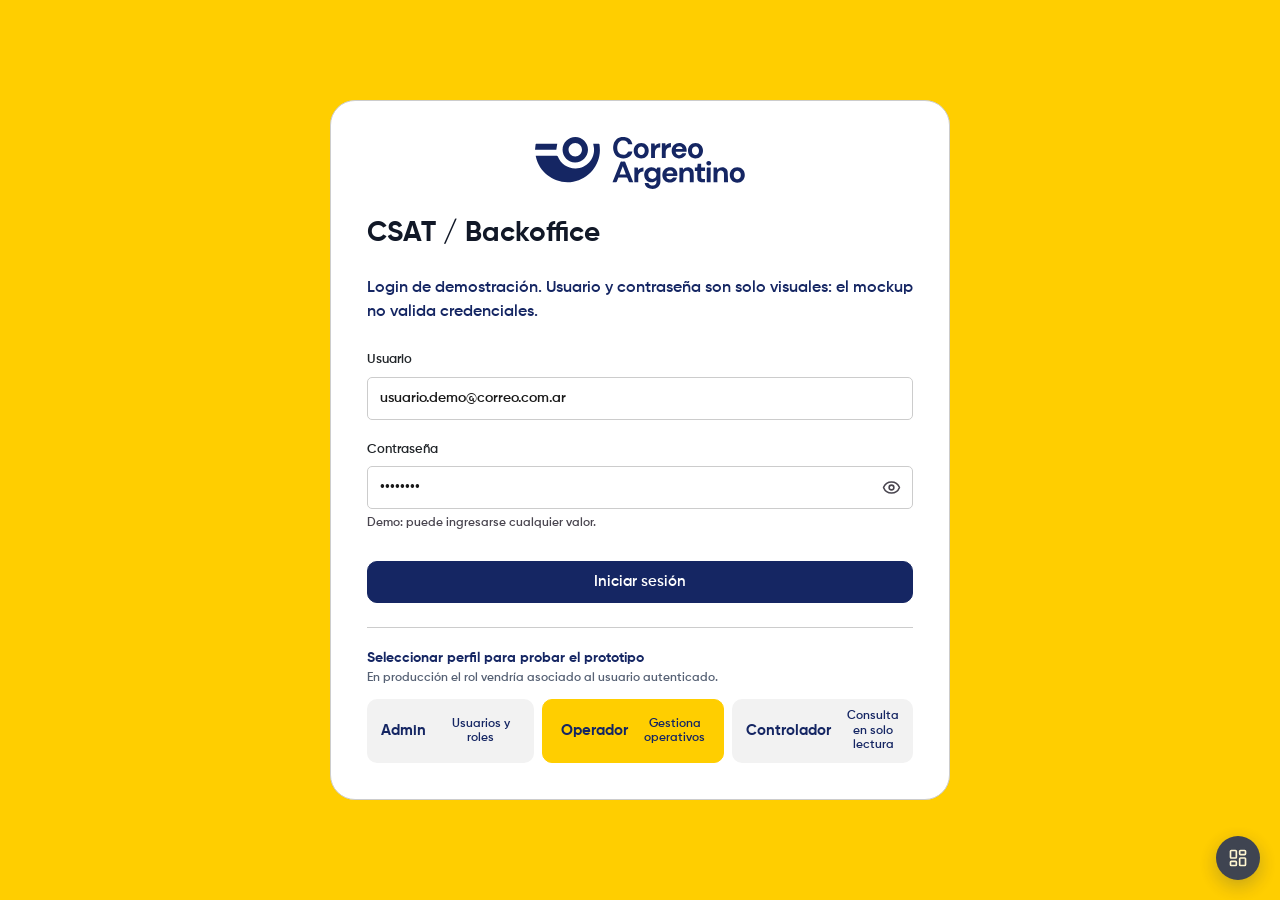
==== commit 1b2e8b33: "Agregar boton flotante para volver al hub desde el prototipo Boton fijo en la esquina inferior derec" ====
--- a/prototype/index.html
+++ b/prototype/index.html
@@ -278,6 +278,53 @@
   <link rel="stylesheet" href="components/tabs.css" />
   <link rel="stylesheet" href="components/pagination.css" />
   <link rel="stylesheet" href="components/footer.css" />
+  <style>
+    .back-to-hub {
+      position: fixed;
+      right: 20px;
+      bottom: 20px;
+      z-index: 2000;
+      display: inline-flex;
+      align-items: center;
+      height: 44px;
+      padding-right: 0;
+      border-radius: 999px;
+      background: var(--color-brand-dark, #152663);
+      color: #fff;
+      text-decoration: none;
+      box-shadow: 0 6px 18px rgba(21, 38, 99, .3);
+      opacity: .82;
+      transition: opacity .2s ease, box-shadow .2s ease, transform .2s ease, padding-right .2s ease;
+    }
+    .back-to-hub:hover, .back-to-hub:focus-visible {
+      opacity: 1;
+      box-shadow: 0 10px 22px rgba(21, 38, 99, .4);
+      transform: translateY(-2px);
+      padding-right: 14px;
+    }
+    .back-to-hub__icon {
+      display: grid;
+      place-items: center;
+      width: 44px;
+      height: 44px;
+      flex: 0 0 auto;
+    }
+    .back-to-hub__icon svg { width: 20px; height: 20px; stroke: currentColor; }
+    .back-to-hub__label {
+      max-width: 0;
+      overflow: hidden;
+      white-space: nowrap;
+      font-family: var(--font-family-base, inherit);
+      font-size: .8125rem;
+      font-weight: 700;
+      transition: max-width .25s ease;
+    }
+    .back-to-hub:hover .back-to-hub__label, .back-to-hub:focus-visible .back-to-hub__label { max-width: 140px; }
+    @media (max-width: 600px) {
+      .back-to-hub { right: 14px; bottom: 14px; height: 40px; }
+      .back-to-hub__icon { width: 40px; height: 40px; }
+    }
+  </style>
 </head>
 <body>
 
@@ -928,6 +975,13 @@
     </div>
   </div>
 
+  <a class="back-to-hub" href="../index.html" title="Volver al hub" aria-label="Volver al hub">
+    <span class="back-to-hub__icon">
+      <svg xmlns="http://www.w3.org/2000/svg" viewBox="0 0 24 24" fill="none" stroke-width="2" stroke-linecap="round" stroke-linejoin="round"><rect width="7" height="9" x="3" y="3" rx="1"/><rect width="7" height="5" x="14" y="3" rx="1"/><rect width="7" height="9" x="14" y="12" rx="1"/><rect width="7" height="5" x="3" y="16" rx="1"/></svg>
+    </span>
+    <span class="back-to-hub__label">Volver al hub</span>
+  </a>
+
   <script src="components/index.js"></script>
   <script>
     let currentRole = 'operador';
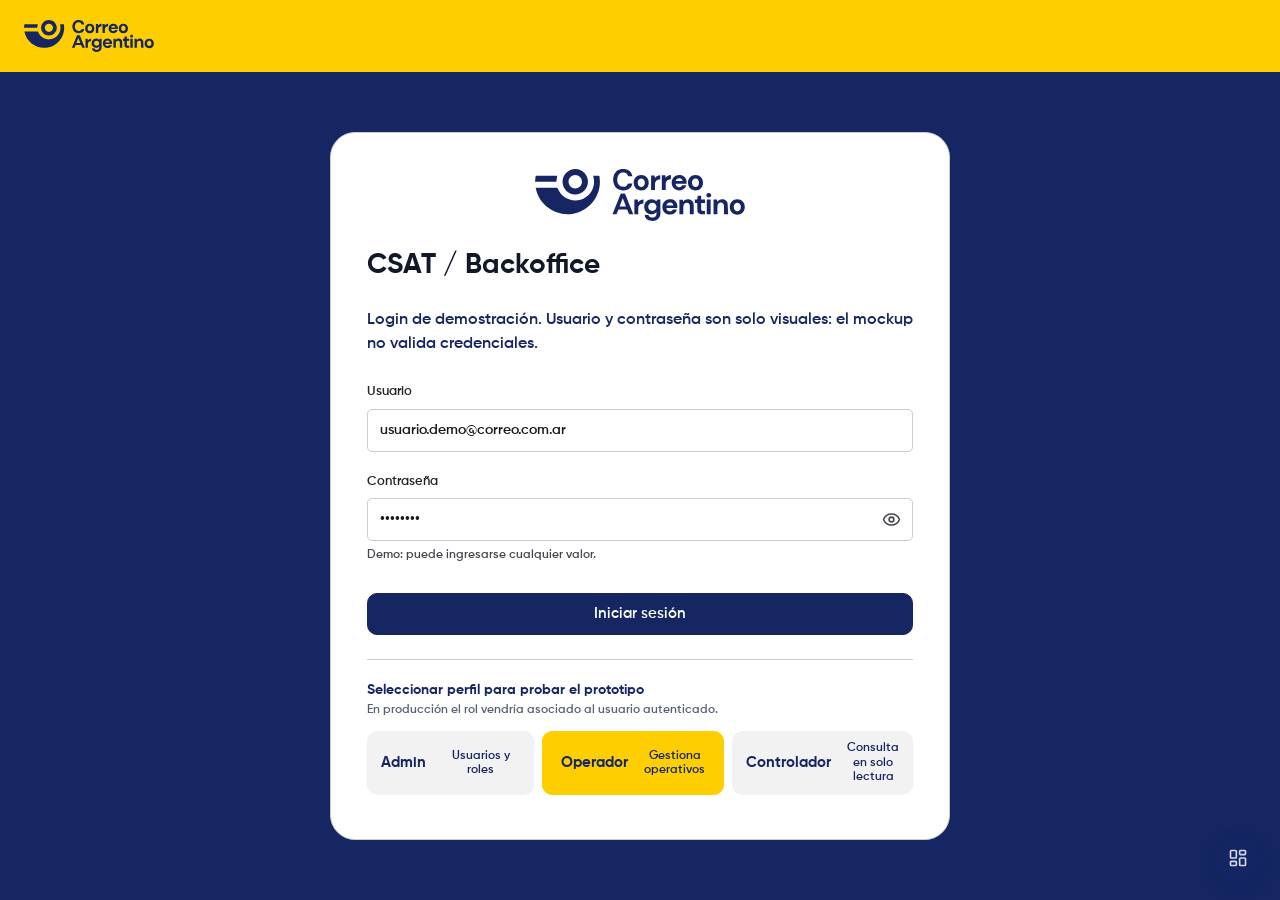
==== commit 307fbae3: "Rediseñar la pantalla de login: header amarillo y fondo navy Agrega una banda de header amarilla a b" ====
--- a/prototype/index.html
+++ b/prototype/index.html
@@ -20,14 +20,11 @@
       color:var(--black);
       font-size:14px;
     }
-    button,input,select,textarea { font:inherit; color:var(--black); background:var(--white); }
-    button {
-      border:1px solid var(--black);
-      padding:9px 14px;
-      cursor:pointer;
-    }
-    button.primary { background:var(--black); color:var(--white); }
-    button:disabled { opacity:.35; cursor:not-allowed; }
+    /* Los botones los pinta el design system (components/button.css); acá solo
+       queda lo que no compite con él. */
+    input,select,textarea { font:inherit; color:var(--black); background:var(--white); }
+    button { font:inherit; cursor:pointer; }
+    button:disabled { cursor:not-allowed; }
     input:disabled, select:disabled, textarea:disabled {
       background:#f3f3f3;
       color:#666;
@@ -50,12 +47,12 @@
     .hidden { display:none !important; }
 
     /* LOGIN */
+    /* El layout del login (header amarillo + cuerpo centrado sobre fondo navy)
+       se define en styles/global.css: .login-screen / .login-header / .login-body.
+       Acá no se centra ni se agrega padding para que el header pueda ir a borde completo. */
     .login-screen {
       min-height:100vh;
       display:flex;
-      align-items:center;
-      justify-content:center;
-      padding:24px;
     }
     .login-card {
       width:min(560px,100%);
@@ -330,6 +327,11 @@
 
   <!-- LOGIN FALSO -->
   <section id="loginScreen" class="login-screen">
+    <header class="login-header">
+      <img src="../assets/logo correo argentino.svg" alt="Correo Argentino" />
+    </header>
+
+    <div class="login-body">
     <div class="login-card">
       <div class="login-logo" aria-label="Correo Argentino">
         <img src="../assets/logo correo argentino.svg" alt="Correo Argentino" />
@@ -365,24 +367,34 @@
         </div>
       </div>
     </div>
+    </div>
   </section>
 
   <!-- APLICACIÓN -->
   <div id="app" class="app hidden">
+    <header class="app-header">
+      <button class="app-header__burger" aria-label="Contraer navegación" aria-expanded="true" onclick="toggleSidebar()">
+        <svg class="lucide-icon" aria-hidden="true" viewBox="0 0 24 24"><line x1="4" x2="20" y1="6" y2="6"/><line x1="4" x2="20" y1="12" y2="12"/><line x1="4" x2="20" y1="18" y2="18"/></svg>
+      </button>
+
+      <img class="app-header__logo" src="../assets/logo correo argentino.svg" alt="Correo Argentino" />
+      <h1 class="app-header__title">Gestión de Operativos CSAT</h1>
+
+      <div class="app-header__user">
+        <span class="app-header__avatar" id="userAvatar" aria-hidden="true">O</span>
+        <span class="app-header__identity">
+          <strong id="userNameLabel">Operador 01</strong>
+          <small id="roleLabel">Rol: Operador</small>
+        </span>
+      </div>
+    </header>
+
+    <div class="app-body">
     <aside>
-      <div class="sidebar-branding">
-        <img src="../assets/logo correo argentino.svg" alt="Correo Argentino" />
-        <div class="brand">CSAT / BACKOFFICE</div>
-      </div>
-
       <nav id="mainNav"></nav>
 
       <div class="sidebar-bottom">
-        <div class="sidebar-user">
-          <span class="sidebar-avatar" aria-hidden="true"></span>
-          <span><strong id="userNameLabel">Operador 01</strong><small id="roleLabel">Rol: Operador</small></span>
-        </div>
-        <button style="width:100%;" onclick="logout()"><svg class="lucide-icon" aria-hidden="true" viewBox="0 0 24 24"><path d="M9 21H5a2 2 0 0 1-2-2V5a2 2 0 0 1 2-2h4"/><polyline points="16 17 21 12 16 7"/><line x1="21" x2="9" y1="12" y2="12"/></svg>Cerrar sesión</button>
+        <button onclick="logout()" title="Cerrar sesión"><svg class="lucide-icon" aria-hidden="true" viewBox="0 0 24 24"><path d="M9 21H5a2 2 0 0 1-2-2V5a2 2 0 0 1 2-2h4"/><polyline points="16 17 21 12 16 7"/><line x1="21" x2="9" y1="12" y2="12"/></svg><span class="nav-label">Cerrar sesión</span></button>
       </div>
     </aside>
 
@@ -831,6 +843,7 @@
         </div>
       </section>
     </main>
+    </div>
   </div>
 
   <!-- MODAL CREAR OPERATIVO -->
@@ -1005,7 +1018,16 @@
       document.getElementById('app').classList.remove('hidden');
       document.getElementById('roleLabel').textContent = 'Rol: ' + roleNames[role];
       document.getElementById('userNameLabel').textContent = roleUsers[role];
+      document.getElementById('userAvatar').textContent = roleUsers[role].trim().charAt(0).toUpperCase();
       configureNavigation();
+    }
+
+    function toggleSidebar(){
+      const app = document.getElementById('app');
+      const burger = document.querySelector('.app-header__burger');
+      const collapsed = app.classList.toggle('app--nav-collapsed');
+      burger.setAttribute('aria-expanded', String(!collapsed));
+      burger.setAttribute('aria-label', collapsed ? 'Expandir navegación' : 'Contraer navegación');
     }
 
     function logout(){
@@ -1018,12 +1040,12 @@
       const nav = document.getElementById('mainNav');
 
       if(currentRole === 'admin'){
-        nav.innerHTML = `<button class="active" data-view="usuarios" onclick="showView(\'usuarios\')"><svg class="lucide-icon" aria-hidden="true" viewBox="0 0 24 24"><path d="M18 21a8 8 0 0 0-16 0"/><circle cx="10" cy="8" r="5"/><path d="M22 20c0-3.37-2-5.5-4-6.5"/><path d="M16 3.13a5 5 0 0 1 0 9.74"/></svg>Usuarios y roles</button>`;
+        nav.innerHTML = `<button class="active" data-view="usuarios" title="Usuarios y roles" onclick="showView(\'usuarios\')"><svg class="lucide-icon" aria-hidden="true" viewBox="0 0 24 24"><path d="M18 21a8 8 0 0 0-16 0"/><circle cx="10" cy="8" r="5"/><path d="M22 20c0-3.37-2-5.5-4-6.5"/><path d="M16 3.13a5 5 0 0 1 0 9.74"/></svg><span class="nav-label">Usuarios y roles</span></button>`;
         showView('usuarios');
         return;
       }
 
-      nav.innerHTML = `<button class="active" data-view="operativos" onclick="showView(\'operativos\')"><svg class="lucide-icon" aria-hidden="true" viewBox="0 0 24 24"><rect width="8" height="4" x="8" y="2" rx="1" ry="1"/><path d="M16 4h2a2 2 0 0 1 2 2v14a2 2 0 0 1-2 2H6a2 2 0 0 1-2-2V6a2 2 0 0 1 2-2h2"/><path d="M12 11h4"/><path d="M12 16h4"/><path d="M8 11h.01"/><path d="M8 16h.01"/></svg>Operativos</button>`;
+      nav.innerHTML = `<button class="active" data-view="operativos" title="Operativos" onclick="showView(\'operativos\')"><svg class="lucide-icon" aria-hidden="true" viewBox="0 0 24 24"><rect width="8" height="4" x="8" y="2" rx="1" ry="1"/><path d="M16 4h2a2 2 0 0 1 2 2v14a2 2 0 0 1-2 2H6a2 2 0 0 1-2-2V6a2 2 0 0 1 2-2h2"/><path d="M12 11h4"/><path d="M12 16h4"/><path d="M8 11h.01"/><path d="M8 16h.01"/></svg><span class="nav-label">Operativos</span></button>`;
       showView('operativos');
       switchOpsTab('todos');
 
--- a/prototype/styles/tokens.css
+++ b/prototype/styles/tokens.css
@@ -1,7 +1,7 @@
 :root {
   --global-bg: #fafafa;
   --color-brand: #ffce00;
-  --color-brand-hover: rgba(255, 206, 0, .62);
+  --color-brand-hover: #eabb00;
   --color-brand-dark: #152663;
   --color-brand-dark-soft: #22346f;
   --color-brand-dark-hover: #263b7f;
@@ -9,7 +9,9 @@
   --color-success: #10b981;
   --color-info-bg: #fffaf0;
   --color-info-border: #f6cf55;
-  --color-info-text: #9a3f0a;
+  --amber-900: #9a3f0a;
+  --color-info-text: var(--amber-900);
+  --color-warning-text: var(--amber-900);
   --gray-50: #fafafa;
   --gray-100: #f2f2f2;
   --gray-200: #eeeeee;
@@ -22,6 +24,8 @@
   --gray-800: #212529;
   --gray-900: #191919;
   --white: #ffffff;
+  --text-base: #111827;
+  --text-caption: #566174;
   --surface-page: var(--global-bg);
   --surface-raised: var(--white);
   --surface-sunken: var(--gray-100);
@@ -34,11 +38,19 @@
   --border-default: var(--gray-400);
   --border-subtle: var(--gray-200);
   --border-card: #dfe3ea;
+  --border-hover: #cbd1dd;
   --filter-chip-bg: var(--white);
   --filter-chip-bg-hover: #f6f8ff;
   --filter-chip-border: var(--gray-300);
   --filter-chip-border-active: #2757d7;
   --filter-chip-focus-ring: rgba(39, 87, 215, .2);
+  --blue-50: #eef2ff;
+  --color-hover-soft: var(--blue-50);
+  --status-bg: var(--blue-50);
+  --status-text: #2563d9;
+  --table-header-bg: #f1f3f6;
+  --table-header-text: #4d586b;
+  --table-row-hover: #fafbfc;
   --font-family-base: "Gilroy", system-ui, -apple-system, "Segoe UI", sans-serif;
   --font-weight-min: 600;
   --font-weight-bold: 700;
@@ -60,6 +72,12 @@
   --shadow-row: 0 2px 2px 1px rgba(195, 195, 195, .25);
   --shadow-dropdown: 0 .5rem 1rem rgba(0, 0, 0, .15);
   --shadow-card: 0 2px 8px rgba(21, 38, 99, .04);
-  --sidebar-width: 260px;
+  --sidebar-width: 240px;
+  --sidebar-width-collapsed: 76px;
+  --sidebar-bg: #f1f2f4;
+  --sidebar-border: #e4e6ea;
+  --sidebar-item-hover: #e4e6ea;
+  --topbar-height: 72px;
   --transition-base: .2s ease-in-out;
+  --transition-nav: .26s cubic-bezier(.4, 0, .2, 1);
 }
--- a/prototype/styles/global.css
+++ b/prototype/styles/global.css
@@ -2,47 +2,51 @@
 @font-face{font-family:"Gilroy";src:url("../assets/fonts/Gilroy-Bold.ttf") format("truetype");font-weight:700;font-display:swap}
 @font-face{font-family:"Gilroy";src:url("../assets/fonts/Gilroy-Heavy.ttf") format("truetype");font-weight:800 900;font-display:swap}
 html{background:var(--global-bg)}
-body{margin:0;font-family:var(--font-family-base);font-weight:var(--font-weight-min);font-synthesis:none;color:#111827;background:var(--global-bg);font-size:14px;line-height:1.5}
+body{margin:0;font-family:var(--font-family-base);font-weight:var(--font-weight-min);font-synthesis:none;-webkit-font-smoothing:antialiased;-moz-osx-font-smoothing:grayscale;text-rendering:optimizeLegibility;color:var(--text-base);background:var(--global-bg);font-size:14px;line-height:1.5}
 button,input,select,textarea{font-family:inherit;font-weight:var(--font-weight-min)}
 h1,h2,h3,p{margin-top:0}
-h1,h2,h3{color:#111827;line-height:1.2}
+h1,h2,h3{color:var(--text-base);line-height:1.2}
 h1{margin-bottom:6px;font-size:2rem;font-weight:700}
 h2{margin-bottom:6px;font-size:1.35rem;font-weight:700}
 h3{font-size:1rem;font-weight:600}
-.muted{color:#566174}.small{font-size:.75rem}.hidden{display:none!important}
-.app{min-height:100vh;display:grid;grid-template-columns:var(--sidebar-width) minmax(0,1fr);background:var(--global-bg)}
+.muted{color:var(--text-caption)}.small{font-size:.75rem}.hidden{display:none!important}
+.app{min-height:100vh;display:flex;flex-direction:column;background:var(--global-bg)}
+.app-body{flex:1 1 auto;min-height:0;display:grid;grid-template-columns:var(--sidebar-width) minmax(0,1fr);align-items:start;transition:grid-template-columns var(--transition-nav)}
 main{min-width:0;padding:34px 38px 48px}
 .topbar{display:flex;justify-content:space-between;align-items:flex-start;gap:24px;margin-bottom:28px}
 .topbar>div:first-child>.ui-button:first-child{margin-bottom:16px!important}
 .topbar-actions{display:flex;gap:10px;align-items:center;flex-wrap:wrap}
-.panel{margin-bottom:22px;padding:24px;border:1px solid var(--border-card);border-radius:var(--radius-lg);background:#fff;box-shadow:var(--shadow-card)}
+.panel{margin-bottom:22px;padding:24px;border:1px solid var(--border-card);border-radius:var(--radius-lg);background:var(--white);box-shadow:var(--shadow-card)}
 .panel-title{display:flex;justify-content:space-between;gap:16px;align-items:flex-start;margin-bottom:18px}
 .section-title{margin-bottom:18px;padding-bottom:12px;border-bottom:1px solid var(--border-subtle)}
 .note{position:relative;margin-bottom:24px;padding:16px 18px 16px 50px;border:1px solid var(--color-info-border);border-left-width:1px;border-radius:var(--radius-md);background:var(--color-info-bg);color:var(--color-info-text)}
 .note::before{content:"i";position:absolute;left:18px;top:15px;display:grid;place-items:center;width:20px;height:20px;border:2px solid currentColor;border-radius:50%;font-size:.75rem;font-weight:700}
-.status{display:inline-flex;align-items:center;padding:5px 10px;border:0;border-radius:var(--radius-pill);background:#eef3ff;color:#2563d9;font-size:.75rem;font-weight:600;white-space:nowrap}
-.filters{display:grid;grid-template-columns:1.6fr 1fr 1fr auto;gap:10px;margin-bottom:18px;padding:16px;border:1px solid var(--border-card);border-radius:var(--radius-md);background:#fff}
+.status{display:inline-flex;align-items:center;padding:5px 10px;border:0;border-radius:var(--radius-pill);background:var(--status-bg);color:var(--status-text);font-size:.75rem;font-weight:600;white-space:nowrap}
+.filters{display:grid;grid-template-columns:1.6fr 1fr 1fr auto;gap:10px;margin-bottom:18px;padding:16px;border:1px solid var(--border-card);border-radius:var(--radius-md);background:var(--white)}
 .users-filters{grid-template-columns:1.6fr 1fr auto}
 .grid-2{display:grid;grid-template-columns:1fr 1fr;gap:18px}.grid-3{display:grid;grid-template-columns:repeat(3,1fr);gap:16px}
 .actions{display:flex;justify-content:flex-end;gap:10px;margin-top:20px}.section-actions{display:flex;justify-content:flex-end;margin-top:16px}
-.metric{padding:18px;border:1px solid var(--border-card);border-radius:var(--radius-md);background:#fff;color:var(--text-muted)}
+.metric{padding:18px;border:1px solid var(--border-card);border-radius:var(--radius-md);background:var(--white);color:var(--text-muted)}
 .metric strong{display:block;margin-top:8px;color:var(--color-brand-dark);font-size:1.6rem;font-weight:700}
-.permission-grid{display:grid;grid-template-columns:repeat(3,1fr);gap:16px}.permission-card{padding:18px;border:1px solid var(--border-card);border-radius:var(--radius-md);background:#fff}.permission-card>strong{color:var(--color-brand-dark);font-size:1rem}
-table{width:100%;border-collapse:separate;border-spacing:0;border:1px solid var(--border-card);border-radius:var(--radius-md);overflow:hidden;background:#fff}
+.permission-grid{display:grid;grid-template-columns:repeat(3,1fr);gap:16px}.permission-card{padding:18px;border:1px solid var(--border-card);border-radius:var(--radius-md);background:var(--white)}.permission-card>strong{color:var(--color-brand-dark);font-size:1rem}
+table{width:100%;border-collapse:separate;border-spacing:0;border:1px solid var(--border-card);border-radius:var(--radius-md);overflow:hidden;background:var(--white)}
 th,td{padding:14px 16px;border:0;border-bottom:1px solid var(--border-subtle);text-align:left;vertical-align:middle}
-thead th{background:#f1f3f6;color:#4d586b;font-size:.8125rem;font-weight:600}
-tbody tr:last-child td,tbody tr:last-child th{border-bottom:0}tbody tr:hover{background:#fafbfc}
+thead th{background:var(--table-header-bg);color:var(--table-header-text);font-size:.8125rem;font-weight:600}
+tbody tr:last-child td,tbody tr:last-child th{border-bottom:0}tbody tr:hover{background:var(--table-row-hover)}
 tbody tr td:first-child:not(:only-child){font-weight:var(--font-weight-min)}.table-actions{white-space:nowrap;text-align:right}
 .modal-backdrop{position:fixed;inset:0;display:none;align-items:center;justify-content:center;padding:20px;z-index:1000;background:rgba(8,18,50,.55);backdrop-filter:blur(2px)}
-.modal-backdrop.open{display:flex}.modal{width:min(620px,100%);max-height:90vh;overflow:auto;padding:26px;border:0;border-radius:var(--radius-lg);background:#fff;box-shadow:var(--shadow-dropdown)}
+.modal-backdrop.open{display:flex}.modal{width:min(620px,100%);max-height:90vh;overflow:auto;padding:26px;border:0;border-radius:var(--radius-lg);background:var(--white);box-shadow:var(--shadow-dropdown)}
 .modal-header{display:flex;justify-content:space-between;align-items:flex-start;gap:16px;margin-bottom:20px}.check-row{display:flex;gap:10px;align-items:flex-start;margin-top:14px;padding:14px;border:1px solid var(--border-card);border-radius:var(--radius-md)}.check-row input{width:auto;margin-top:2px}
-.login-screen{min-height:100vh;display:flex;align-items:center;justify-content:center;padding:24px;background:var(--color-brand)}
-.login-card{width:min(620px,100%);padding:36px;border:1px solid var(--border-default);border-radius:var(--radius-xl);background:#fff}
+.login-screen{min-height:100vh;display:flex;flex-direction:column;background:var(--color-brand-dark)}
+.login-header{flex:0 0 auto;display:flex;align-items:center;height:var(--topbar-height);padding:0 24px;background:var(--color-brand)}
+.login-header img{display:block;width:130px;height:auto}
+.login-body{flex:1 1 auto;display:flex;align-items:center;justify-content:center;padding:24px}
+.login-card{width:min(620px,100%);padding:36px 36px 44px;border:1px solid var(--border-default);border-radius:var(--radius-xl);background:var(--white)}
 .login-logo{display:flex;justify-content:center;margin:0 auto 28px}.login-logo img{display:block;width:210px;height:auto}.login-card h1{margin-bottom:26px;font-size:1.75rem}.login-card>.muted{margin-bottom:26px;color:var(--color-brand-dark);font-size:1rem}.login-card .field{margin-bottom:20px}.role-demo{margin-top:24px;padding-top:20px;border-top:1px solid var(--border-default)}.role-demo>strong{color:var(--color-brand-dark)}.role-grid{display:grid;grid-template-columns:repeat(3,1fr);gap:8px;margin-top:10px}.role-grid button{min-height:64px}
 .app-footer{margin-top:32px;padding:18px 0 0;border-top:1px solid var(--border-card);color:var(--text-subtle);font-size:.75rem}
 @media(max-width:1100px){main{padding:28px 24px}.filters{grid-template-columns:1fr 1fr}.grid-3{grid-template-columns:1fr 1fr}table{display:block;overflow-x:auto;white-space:nowrap}}
-@media(max-width:900px){.app{grid-template-columns:1fr}.filters,.grid-2,.grid-3,.permission-grid,.role-grid{grid-template-columns:1fr}.topbar{align-items:stretch}.topbar-actions{justify-content:flex-start}}
-@media(max-width:600px){main{padding:22px 16px}.topbar{flex-direction:column}.panel{padding:18px}.login-card{padding:26px 22px}h1{font-size:1.65rem}}
+@media(max-width:900px){.app-body{grid-template-columns:1fr}.filters,.grid-2,.grid-3,.permission-grid,.role-grid{grid-template-columns:1fr}.topbar{align-items:stretch}.topbar-actions{justify-content:flex-start}}
+@media(max-width:600px){main{padding:22px 16px}.topbar{flex-direction:column}.panel{padding:18px}.login-card{padding:26px 22px 32px}h1{font-size:1.65rem}}
 .filter-results {
   margin: 0 0 12px;
   color: var(--text-muted);
@@ -51,5 +55,5 @@
 }
 
 .filter-results.is-empty {
-  color: #9c3f0b;
+  color: var(--color-warning-text);
 }
--- a/prototype/components/button.css
+++ b/prototype/components/button.css
@@ -1,29 +1,27 @@
-.ui-button { box-sizing:border-box;display:inline-flex;align-items:center;justify-content:center;gap:var(--space-2);min-height:42px;padding:.65rem 1.15rem;border:1px solid transparent;border-radius:var(--radius-md);font-family:var(--font-family-base);font-size:.9375rem;font-weight:600;line-height:1.2;text-align:center;cursor:pointer;transition:background-color var(--transition-base),color var(--transition-base),border-color var(--transition-base),box-shadow var(--transition-base); }
+.ui-button { -webkit-appearance:none;appearance:none;box-sizing:border-box;display:inline-flex;align-items:center;justify-content:center;gap:var(--space-2);min-height:42px;padding:.65rem 1.15rem;border:1px solid transparent;border-radius:var(--radius-md);font-family:var(--font-family-base);font-size:.9375rem;font-weight:600;line-height:1.2;text-align:center;cursor:pointer;transition:background-color var(--transition-base),color var(--transition-base),border-color var(--transition-base),box-shadow var(--transition-base); }
 .ui-button:focus-visible { outline:3px solid rgba(33,150,243,.3);outline-offset:2px; }
 .ui-button:active:not(:disabled) { box-shadow:inset 0 3px 5px rgba(0,0,0,.12); }
 .button--accent,.ui-button.primary { background:var(--color-brand);border-color:var(--color-brand);color:var(--color-brand-dark); }
-.button--accent:hover:not(:disabled),.ui-button.primary:hover:not(:disabled) { background:#eabb00;border-color:#eabb00;color:var(--color-brand-dark); }
+.button--accent:hover:not(:disabled),.ui-button.primary:hover:not(:disabled) { background:var(--color-brand-hover);border-color:var(--color-brand-hover);color:var(--color-brand-dark); }
 .button--transparent { background:transparent;border-color:var(--border-card);color:var(--color-brand-dark); }
-.button--transparent:hover:not(:disabled) { background:#fff;border-color:#cbd1dd; }
-.button--invert { background:var(--color-brand-dark);border-color:var(--color-brand-dark);color:#fff; }
+.button--transparent:hover:not(:disabled) { background:var(--white);border-color:var(--border-hover); }
+.button--invert { background:var(--color-brand-dark);border-color:var(--color-brand-dark);color:var(--white); }
 .button--invert:hover:not(:disabled) { background:var(--color-brand-dark-hover);border-color:var(--color-brand-dark-hover); }
 .button--ghost { min-height:36px;padding:.45rem .8rem;background:var(--gray-100);border-color:transparent;color:var(--color-brand-dark); }
 .button--ghost:hover:not(:disabled) { background:var(--gray-200); }
 .button--outline { width:auto;height:42px;min-height:42px;padding:0 16px;background:var(--white);border-color:var(--border-card);border-radius:var(--radius-md);color:var(--color-brand-dark); }
-.button--outline:hover:not(:disabled) { background:#eef2ff;border-color:var(--color-brand-dark); }
+.button--outline:hover:not(:disabled) { background:var(--color-hover-soft);border-color:var(--color-brand-dark); }
 .button--square { width:42px;min-width:42px;max-width:42px;height:42px;min-height:42px;max-height:42px;padding:0;background:var(--white);border-color:var(--border-card);border-radius:var(--radius-md);color:var(--color-brand-dark); }
-.button--square:hover:not(:disabled) { background:#eef2ff;border-color:var(--color-brand-dark); }
+.button--square:hover:not(:disabled) { background:var(--color-hover-soft);border-color:var(--color-brand-dark); }
 .button--square.is-active { background:var(--color-brand-dark);border-color:var(--color-brand-dark);color:var(--white); }
 .button--square.is-active:hover:not(:disabled) { background:var(--color-brand-dark-hover);border-color:var(--color-brand-dark-hover);color:var(--white); }
-.button--nav-item { position:relative;width:100%;min-height:52px;justify-content:flex-start;padding:.8rem 1rem;border:0;border-radius:var(--radius-md);background:transparent;color:#aeb7d0;text-align:left; }
-.button--nav-item:hover:not(:disabled) { background:rgba(255,255,255,.06);color:var(--white); }
-.button--nav-item.active { background:var(--color-brand-dark-soft);color:var(--white); }
+.button--nav-item { position:relative;width:100%;min-height:48px;justify-content:flex-start;gap:12px;padding:.7rem 1rem;border:0;border-radius:var(--radius-md);background:transparent;color:var(--color-brand-dark);text-align:left; }
+.button--nav-item:hover:not(:disabled) { background:var(--sidebar-item-hover);color:var(--color-brand-dark); }
+.button--nav-item.active { background:var(--color-brand-dark);color:var(--white); }
 .button--nav-item.active:hover:not(:disabled) { background:var(--color-brand-dark-hover);color:var(--white); }
-.button--nav-item.active::after { content:"";position:absolute;left:0;top:12px;bottom:12px;width:4px;border-radius:0 4px 4px 0;background:var(--color-brand); }
-.button--nav-item.active .lucide-icon { color:var(--color-brand); }
-.button--sidebar-action { width:100%;justify-content:flex-start;background:transparent;border-color:rgba(255,255,255,.16);color:#aeb7d0; }
-.button--sidebar-action:hover:not(:disabled) { background:rgba(255,255,255,.08);border-color:rgba(255,255,255,.34);color:var(--white); }
-.button--sidebar-action:hover:not(:disabled) .lucide-icon { color:var(--color-brand); }
+.button--nav-item.active .lucide-icon { color:var(--white); }
+.button--sidebar-action { width:100%;min-height:48px;justify-content:flex-start;gap:12px;padding:.7rem 1rem;border:0;border-radius:var(--radius-md);background:var(--gray-100);color:var(--color-brand-dark); }
+.button--sidebar-action:hover:not(:disabled) { background:var(--sidebar-item-hover);color:var(--color-brand-dark); }
 .button--filter-clear { min-height:40px;padding:.55rem .8rem;background:var(--gray-100);border-color:transparent;color:var(--color-brand-dark); }
 .button--filter-clear:hover:not(:disabled) { background:var(--gray-200);border-color:var(--gray-300); }
 .button--select-trigger { width:100%;min-height:42px;justify-content:space-between;padding:.6rem .8rem;background:var(--white);border-color:var(--border-default);color:var(--color-brand-dark); }
--- a/prototype/components/form-controls.css
+++ b/prototype/components/form-controls.css
@@ -1,5 +1,5 @@
-.ui-input,.ui-select,textarea { min-height:42px;border:1px solid var(--border-default);border-radius:var(--radius-xs);padding:10px 12px;background:#fff;color:var(--text-primary);font-size:.875rem;font-weight:var(--font-weight-min);transition:border-color var(--transition-base),box-shadow var(--transition-base); }
-.ui-select { appearance:none;-webkit-appearance:none;-moz-appearance:none;padding:10px 44px 10px 12px;background-color:#fff;background-image:url("data:image/svg+xml,%3Csvg xmlns='http://www.w3.org/2000/svg' width='20' height='20' viewBox='0 0 24 24' fill='none' stroke='%23152663' stroke-width='2' stroke-linecap='round' stroke-linejoin='round'%3E%3Cpath d='m6 9 6 6 6-6'/%3E%3C/svg%3E");background-repeat:no-repeat;background-position:right 14px center;background-size:18px 18px;cursor:pointer; }
+.ui-input,.ui-select,textarea { min-height:42px;border:1px solid var(--border-default);border-radius:var(--radius-xs);padding:10px 12px;background:var(--white);color:var(--text-primary);font-size:.875rem;font-weight:var(--font-weight-min);transition:border-color var(--transition-base),box-shadow var(--transition-base); }
+.ui-select { appearance:none;-webkit-appearance:none;-moz-appearance:none;padding:10px 44px 10px 12px;background-color:var(--white);background-image:url("data:image/svg+xml,%3Csvg xmlns='http://www.w3.org/2000/svg' width='20' height='20' viewBox='0 0 24 24' fill='none' stroke='%23152663' stroke-width='2' stroke-linecap='round' stroke-linejoin='round'%3E%3Cpath d='m6 9 6 6 6-6'/%3E%3C/svg%3E");background-repeat:no-repeat;background-position:right 14px center;background-size:18px 18px;cursor:pointer; }
 .ui-select::-ms-expand { display:none; }
 .ui-input:focus,.ui-select:focus,textarea:focus { border-color:var(--color-focus);box-shadow:0 0 0 3px rgba(33,150,243,.12);outline:0; }
 .ui-input:disabled,.ui-select:disabled,textarea:disabled { opacity:1;background:var(--gray-100);border-color:var(--gray-300);color:var(--text-disabled);cursor:not-allowed; }
--- a/prototype/components/filter-chip.css
+++ b/prototype/components/filter-chip.css
@@ -11,19 +11,23 @@
 .filters>.ui-input.is-filtered { border-color:var(--filter-chip-border-active);box-shadow:0 0 0 1px var(--filter-chip-focus-ring); }
 .filter-chip {
   display:inline-flex;
-  align-items:center;
+  align-items:stretch;
   min-height:42px;
-  padding:0 10px 0 14px;
+  /* Sin padding propio: lo aporta el trigger, para que el área tocable sea el chip
+     completo y no quede un borde muerto alrededor del botón. */
+  padding:0;
   border:1px solid var(--filter-chip-border);
   border-radius:var(--radius-pill);
   background:var(--filter-chip-bg);
   color:var(--text-muted);
   transition:background-color var(--transition-base),border-color var(--transition-base),box-shadow var(--transition-base);
 }
+.filter-chip>.custom-select { flex:1 1 auto;display:flex; }
 .filter-chip:hover { background:var(--filter-chip-bg-hover);border-color:var(--gray-500); }
 .filter-chip:focus-within { border-color:var(--filter-chip-border-active);box-shadow:0 0 0 3px var(--filter-chip-focus-ring); }
 .filter-chip.is-active { border-color:var(--filter-chip-border-active);color:var(--color-brand-dark); }
-.filter-chip__label { flex:0 0 auto;margin-right:5px;font-weight:600; }
+.filter-chip__label { flex:0 0 auto;color:var(--text-muted);font-weight:600; }
+.filter-chip.is-active .filter-chip__label { color:var(--color-brand-dark); }
 .filter-chip .ui-select {
   width:auto;
   min-width:74px;
--- a/prototype/components/custom-select.css
+++ b/prototype/components/custom-select.css
@@ -33,24 +33,29 @@
   cursor:pointer;
   outline:0;
 }
-.custom-select__option:hover,.custom-select__option:focus { background:#eef2ff;color:var(--color-brand-dark); }
+.custom-select__option:hover,.custom-select__option:focus { background:var(--color-hover-soft);color:var(--color-brand-dark); }
 .custom-select__option.is-selected { background:var(--color-brand-dark);color:var(--white); }
 .custom-select__option.is-selected:hover,.custom-select__option.is-selected:focus { background:var(--color-brand-dark-hover);color:var(--white); }
 .custom-select__option.is-disabled { color:var(--text-disabled);cursor:not-allowed;opacity:.65; }
 .custom-select__check { width:17px;height:17px;visibility:hidden; }
 .custom-select__option.is-selected .custom-select__check { visibility:visible; }
 .custom-select--chip { width:auto; }
+/* El trigger llena el chip entero: es la superficie tocable completa. */
 .custom-select--chip .custom-select__trigger {
-  width:auto;
-  min-width:92px;
+  width:100%;
+  min-width:0;
   min-height:40px;
-  padding:0 2px 0 0;
+  gap:6px;
+  padding:0 12px 0 14px;
   border:0;
-  border-radius:0;
+  border-radius:var(--radius-pill);
   background:transparent;
+  justify-content:flex-start;
   box-shadow:none;
 }
 .custom-select--chip .custom-select__trigger:hover:not(:disabled) { border:0;background:transparent; }
 .custom-select--chip.is-open .custom-select__trigger { border:0;box-shadow:none; }
-.custom-select--chip .custom-select__menu { left:-14px;min-width:calc(100% + 28px); }
-.custom-select--chip .custom-select__value { font-weight:700; }
+.custom-select--chip .custom-select__trigger:focus-visible { outline:0;box-shadow:none; }
+.custom-select--chip .custom-select__chevron { margin-left:auto; }
+.custom-select--chip .custom-select__menu { left:0;min-width:100%; }
+.custom-select--chip .custom-select__value { flex:0 1 auto;font-weight:700; }
--- a/prototype/components/navbar.css
+++ b/prototype/components/navbar.css
@@ -1,13 +1,123 @@
-.ui-sidebar { position:sticky;top:0;display:flex;flex-direction:column;height:100vh;padding:30px 22px 22px;border:0;background:var(--color-brand-dark);color:#fff; }
-.sidebar-branding { margin-bottom:38px; }
-.sidebar-branding img { display:block;width:158px;height:auto;margin-bottom:20px;filter:brightness(0) invert(1); }
-.ui-sidebar .brand { margin:0;color:var(--color-brand);font-size:1.05rem;font-weight:600;letter-spacing:.02em; }
-.ui-navbar { flex:1; }
-.ui-navbar .button--nav-item { margin-bottom:var(--space-2); }
-.sidebar-bottom { margin-top:auto;padding-top:20px;border:0; }
-.sidebar-user { display:flex;align-items:center;gap:12px;margin-bottom:14px;padding:12px;border-radius:var(--radius-md);background:var(--color-brand-dark-soft); }
-.sidebar-avatar { flex:0 0 auto;width:32px;height:32px;border-radius:50%;background:var(--color-brand); }
-.sidebar-user strong,.sidebar-user small { display:block; }
-.sidebar-user strong { color:#fff;font-size:.875rem; }
-.sidebar-user small { margin-top:2px;color:#aeb7d0;font-size:.75rem; }
-@media(max-width:900px){.ui-sidebar{position:static;height:auto;padding:20px}.sidebar-branding{display:flex;align-items:center;justify-content:space-between;margin-bottom:18px}.sidebar-branding img{width:130px;margin:0}.ui-navbar{display:flex;gap:8px}.ui-navbar .button--nav-item{margin:0}.sidebar-bottom{display:flex;gap:10px;align-items:center;padding-top:16px}.sidebar-user{flex:1;margin:0}}
+/* ============================================================
+   HEADER — banda amarilla full-width
+   ============================================================ */
+.app-header {
+  position: sticky; top: 0; z-index: 900;
+  display: flex; align-items: center; gap: 20px;
+  height: var(--topbar-height); padding: 0 24px;
+  background: var(--color-brand); color: var(--color-brand-dark);
+}
+
+.app-header__burger {
+  -webkit-appearance: none; appearance: none;
+  display: grid; place-items: center; flex: 0 0 auto;
+  width: 40px; height: 40px; padding: 0;
+  border: 0; border-radius: var(--radius-md);
+  background: transparent; color: var(--color-brand-dark);
+  cursor: pointer;
+  transition: background-color var(--transition-base);
+}
+.app-header__burger:hover { background: rgba(21, 38, 99, .1); }
+.app-header__burger:focus-visible { outline: 2px solid var(--color-brand-dark); outline-offset: 2px; }
+.app-header__burger .lucide-icon { width: 24px; height: 24px; }
+
+.app-header__logo { flex: 0 0 auto; width: 130px; height: auto; display: block; }
+
+.app-header__title {
+  flex: 1 1 auto; min-width: 0; margin: 0;
+  color: var(--color-brand-dark);
+  font-size: 1.25rem; font-weight: var(--font-weight-bold); line-height: 1.2;
+  white-space: nowrap; overflow: hidden; text-overflow: ellipsis;
+}
+
+.app-header__user { display: flex; align-items: center; gap: 12px; flex: 0 0 auto; }
+.app-header__avatar {
+  display: grid; place-items: center; flex: 0 0 auto;
+  width: 36px; height: 36px; border-radius: 50%;
+  background: var(--color-brand-dark); color: var(--white);
+  font-size: .875rem; font-weight: var(--font-weight-bold);
+}
+.app-header__identity { display: flex; flex-direction: column; line-height: 1.25; }
+.app-header__identity strong { color: var(--color-brand-dark); font-size: .875rem; font-weight: var(--font-weight-bold); }
+.app-header__identity small { color: var(--color-brand-dark); font-size: .8125rem; font-weight: var(--font-weight-min); opacity: .75; }
+
+/* ============================================================
+   SIDEBAR — columna clara, pegada al borde
+   ============================================================ */
+.ui-sidebar {
+  position: sticky; top: var(--topbar-height);
+  display: flex; flex-direction: column;
+  height: calc(100vh - var(--topbar-height));
+  margin: 0; padding: 16px 12px;
+  border: 0; border-right: 1px solid var(--sidebar-border); border-radius: 0;
+  background: var(--sidebar-bg); color: var(--color-brand-dark);
+  box-shadow: none;
+  overflow: hidden;
+}
+
+.ui-navbar { flex: 1; display: flex; flex-direction: column; }
+.ui-navbar .button--nav-item { margin-bottom: var(--space-2); }
+
+.sidebar-bottom {
+  margin-top: auto; padding-top: 16px;
+  border-top: 1px solid var(--sidebar-border);
+}
+
+/* ---------- Estado contraído: solo iconos ---------- */
+.app--nav-collapsed { --sidebar-width: var(--sidebar-width-collapsed); }
+
+/* La etiqueta colapsa su ancho en vez de ocultarse, para que la transición
+   del sidebar no deje el texto saltando de golpe. */
+.nav-label {
+  display: inline-block;
+  /* 176px = 240 de sidebar − 24 de padding − 20 de icono − 12 de gap − 8 de aire:
+     el ancho real disponible, para no truncar antes de tiempo. */
+  max-width: 176px; overflow: hidden; text-overflow: ellipsis; white-space: nowrap;
+  opacity: 1;
+  transition: max-width var(--transition-nav), opacity var(--transition-nav);
+}
+.app--nav-collapsed .nav-label { max-width: 0; opacity: 0; }
+
+.ui-sidebar { transition: padding var(--transition-nav); }
+.app--nav-collapsed .ui-sidebar { padding: 16px 14px; }
+
+.ui-navbar .button--nav-item,
+.sidebar-bottom .ui-button {
+  overflow: hidden;
+  transition: background-color var(--transition-base), color var(--transition-base),
+              padding var(--transition-nav), gap var(--transition-nav);
+}
+/* Contraído: el icono queda centrado por padding calculado —
+   (48px de ancho útil − 20px de icono) / 2 = 14px — porque justify-content
+   no es interpolable y saltaría de golpe a mitad de la transición. */
+.app--nav-collapsed .ui-navbar .button--nav-item,
+.app--nav-collapsed .sidebar-bottom .ui-button {
+  gap: 0; padding-left: 14px; padding-right: 0;
+}
+.nav-label { flex: 0 1 auto; text-align: left; }
+
+@media (prefers-reduced-motion: reduce) {
+  .app-body, .ui-sidebar, .nav-label,
+  .ui-navbar .button--nav-item, .sidebar-bottom .ui-button { transition: none; }
+}
+
+/* ---------- Responsive ---------- */
+@media (max-width: 900px) {
+  .app-header { gap: 12px; padding: 0 14px; }
+  .app-header__logo { width: 104px; }
+  .app-header__title { font-size: 1rem; }
+  .app-header__identity { display: none; }
+
+  .ui-sidebar {
+    position: static; height: auto; padding: 12px;
+    border-right: 0; border-bottom: 1px solid var(--sidebar-border);
+  }
+  .ui-navbar { flex-direction: row; gap: 8px; }
+  .ui-navbar .button--nav-item { margin: 0; }
+  .sidebar-bottom { margin-top: 12px; padding-top: 12px; }
+
+  /* Con la sidebar en horizontal, contraer no aporta: se ignora el estado. */
+  .app--nav-collapsed .nav-label { display: inline; }
+  .app--nav-collapsed .ui-navbar .button--nav-item,
+  .app--nav-collapsed .sidebar-bottom .ui-button { justify-content: flex-start; padding-left: 1rem; padding-right: 1rem; }
+}
--- a/prototype/components/tabs.css
+++ b/prototype/components/tabs.css
@@ -1,6 +1,6 @@
 .tabs { display:flex;align-items:center;gap:10px;margin:0 0 26px;border:0; }
 .tab.ui-button { min-height:44px;margin:0;padding:.65rem 1.25rem;border:0;border-radius:var(--radius-md);background:transparent;color:var(--text-muted); }
-.tab.ui-button:hover:not(:disabled) { background:#fff;color:var(--color-brand-dark); }
-.tab.ui-button.active { background:var(--color-brand-dark);color:#fff; }
-.tab.ui-button.active:hover:not(:disabled) { background:var(--color-brand-dark-hover);color:#fff; }
+.tab.ui-button:hover:not(:disabled) { background:var(--white);color:var(--color-brand-dark); }
+.tab.ui-button.active { background:var(--color-brand-dark);color:var(--white); }
+.tab.ui-button.active:hover:not(:disabled) { background:var(--color-brand-dark-hover);color:var(--white); }
 @media(max-width:700px){.tabs{overflow-x:auto}}
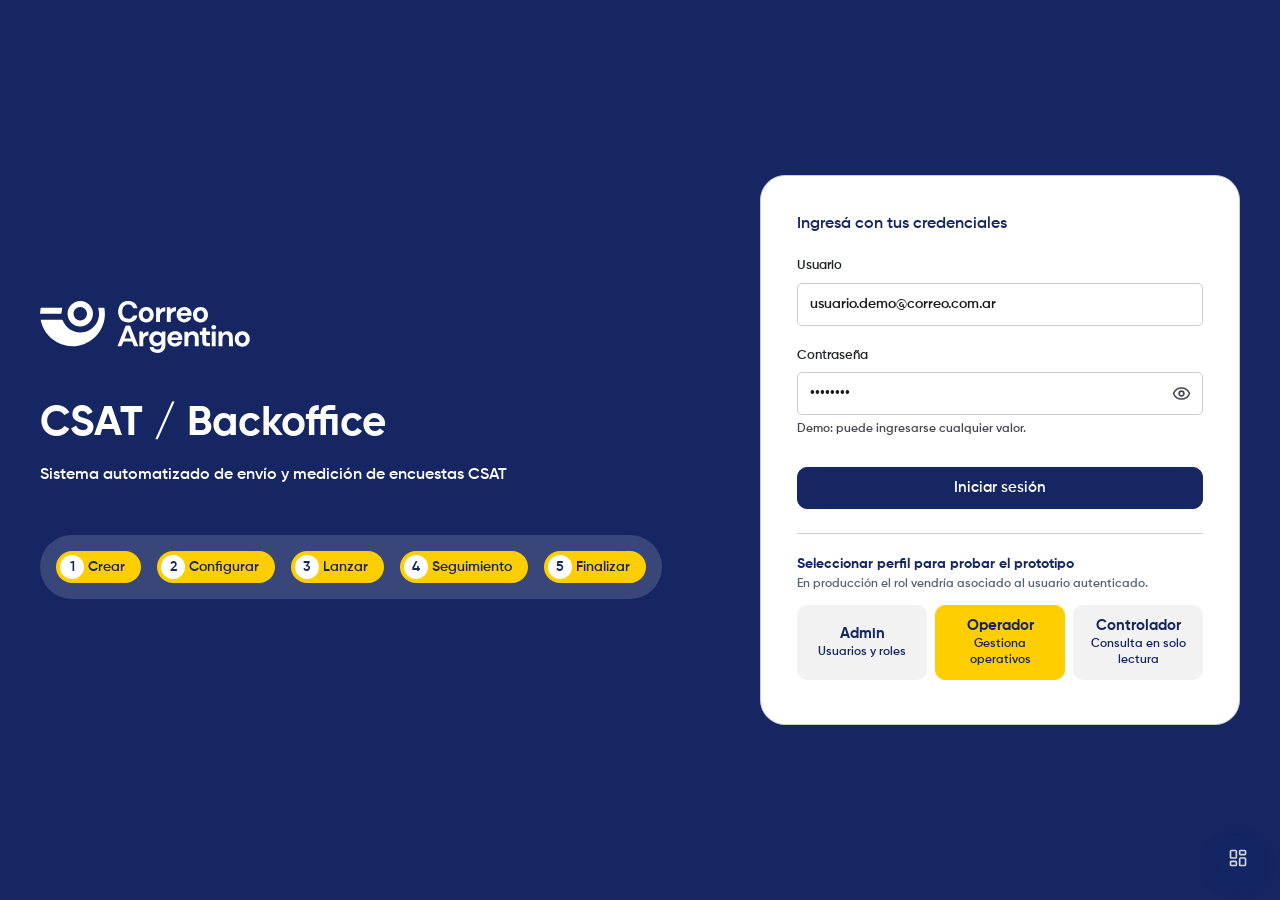
==== commit a4cb127b: "Rediseñar el login en dos columnas segun el diseno de Figma Reemplaza el header amarillo por un layo" ====
--- a/prototype/index.html
+++ b/prototype/index.html
@@ -47,31 +47,10 @@
     .hidden { display:none !important; }
 
     /* LOGIN */
-    /* El layout del login (header amarillo + cuerpo centrado sobre fondo navy)
-       se define en styles/global.css: .login-screen / .login-header / .login-body.
-       Acá no se centra ni se agrega padding para que el header pueda ir a borde completo. */
-    .login-screen {
-      min-height:100vh;
-      display:flex;
-    }
-    .login-card {
-      width:min(560px,100%);
-      border:1px solid var(--black);
-      padding:28px;
-    }
-    .login-card .field { margin-bottom:14px; }
-    .role-demo {
-      margin-top:20px;
-      padding-top:18px;
-      border-top:1px solid var(--black);
-    }
-    .role-grid {
-      display:grid;
-      grid-template-columns:repeat(3,1fr);
-      gap:8px;
-      margin-top:10px;
-    }
-    .role-grid button { min-height:64px; }
+    /* Todo el layout del login (fondo navy, columna de presentación y card)
+       vive en styles/global.css: .login-screen / .login-body / .login-main /
+       .login-intro / .login-card. No duplicar reglas acá: este bloque quedaba
+       de la etapa wireframe y pisaba al CSS real por cascada. */
 
     /* APP */
     .app {
@@ -327,17 +306,28 @@
 
   <!-- LOGIN FALSO -->
   <section id="loginScreen" class="login-screen">
-    <header class="login-header">
-      <img src="../assets/logo correo argentino.svg" alt="Correo Argentino" />
-    </header>
-
     <div class="login-body">
+    <div class="login-main">
+
+      <div class="login-intro">
+        <div class="login-logo">
+          <img src="../assets/logo correo argentino.svg" alt="Correo Argentino" />
+        </div>
+        <div class="login-intro__text">
+          <h1>CSAT / Backoffice</h1>
+          <p>Sistema automatizado de envío y medición de encuestas CSAT</p>
+        </div>
+        <ol class="login-steps">
+          <li class="login-step"><span class="login-step__num">1</span>Crear</li>
+          <li class="login-step"><span class="login-step__num">2</span>Configurar</li>
+          <li class="login-step"><span class="login-step__num">3</span>Lanzar</li>
+          <li class="login-step"><span class="login-step__num">4</span>Seguimiento</li>
+          <li class="login-step"><span class="login-step__num">5</span>Finalizar</li>
+        </ol>
+      </div>
+
     <div class="login-card">
-      <div class="login-logo" aria-label="Correo Argentino">
-        <img src="../assets/logo correo argentino.svg" alt="Correo Argentino" />
-      </div>
-      <h1>CSAT / Backoffice</h1>
-      <p class="muted">Login de demostración. Usuario y contraseña son solo visuales: el mockup no valida credenciales.</p>
+      <p class="login-card__intro">Ingresá con tus credenciales</p>
 
       <div class="field">
         <label>Usuario</label>
@@ -366,6 +356,8 @@
           <button onclick="loginAs('controlador')"><strong>Controlador</strong><br><span class="small">Consulta en solo lectura</span></button>
         </div>
       </div>
+    </div>
+
     </div>
     </div>
   </section>
--- a/prototype/styles/tokens.css
+++ b/prototype/styles/tokens.css
@@ -24,12 +24,17 @@
   --gray-800: #212529;
   --gray-900: #191919;
   --white: #ffffff;
+  /* Blanco al 15%: superficie semitransparente sobre fondos oscuros. */
+  --white-alpha-15: rgba(255, 255, 255, .15);
   --text-base: #111827;
   --text-caption: #566174;
   --surface-page: var(--global-bg);
   --surface-raised: var(--white);
   --surface-sunken: var(--gray-100);
   --surface-rail: var(--gray-200);
+  /* Superficie que deja ver el fondo oscuro detrás (chips del login). */
+  --surface-translucent: var(--white-alpha-15);
+  --text-on-dark: var(--white);
   --text-primary: var(--gray-900);
   --text-secondary: var(--gray-800);
   --text-muted: var(--gray-700);
@@ -54,6 +59,10 @@
   --font-family-base: "Gilroy", system-ui, -apple-system, "Segoe UI", sans-serif;
   --font-weight-min: 600;
   --font-weight-bold: 700;
+  --font-size-sm: .8125rem;
+  --font-size-base: .875rem;
+  --font-size-lg: 1rem;
+  --font-size-display: 2.625rem;
   --space-1: .25rem;
   --space-2: .5rem;
   --space-3: .75rem;
--- a/prototype/styles/global.css
+++ b/prototype/styles/global.css
@@ -37,16 +37,44 @@
 .modal-backdrop{position:fixed;inset:0;display:none;align-items:center;justify-content:center;padding:20px;z-index:1000;background:rgba(8,18,50,.55);backdrop-filter:blur(2px)}
 .modal-backdrop.open{display:flex}.modal{width:min(620px,100%);max-height:90vh;overflow:auto;padding:26px;border:0;border-radius:var(--radius-lg);background:var(--white);box-shadow:var(--shadow-dropdown)}
 .modal-header{display:flex;justify-content:space-between;align-items:flex-start;gap:16px;margin-bottom:20px}.check-row{display:flex;gap:10px;align-items:flex-start;margin-top:14px;padding:14px;border:1px solid var(--border-card);border-radius:var(--radius-md)}.check-row input{width:auto;margin-top:2px}
-.login-screen{min-height:100vh;display:flex;flex-direction:column;background:var(--color-brand-dark)}
-.login-header{flex:0 0 auto;display:flex;align-items:center;height:var(--topbar-height);padding:0 24px;background:var(--color-brand)}
-.login-header img{display:block;width:130px;height:auto}
+/* LOGIN — dos columnas sobre fondo navy: presentación a la izquierda, card a la derecha. */
+.login-screen{min-height:100vh;display:flex;background:var(--color-brand-dark)}
 .login-body{flex:1 1 auto;display:flex;align-items:center;justify-content:center;padding:24px}
-.login-card{width:min(620px,100%);padding:36px 36px 44px;border:1px solid var(--border-default);border-radius:var(--radius-xl);background:var(--white)}
-.login-logo{display:flex;justify-content:center;margin:0 auto 28px}.login-logo img{display:block;width:210px;height:auto}.login-card h1{margin-bottom:26px;font-size:1.75rem}.login-card>.muted{margin-bottom:26px;color:var(--color-brand-dark);font-size:1rem}.login-card .field{margin-bottom:20px}.role-demo{margin-top:24px;padding-top:20px;border-top:1px solid var(--border-default)}.role-demo>strong{color:var(--color-brand-dark)}.role-grid{display:grid;grid-template-columns:repeat(3,1fr);gap:8px;margin-top:10px}.role-grid button{min-height:64px}
+.login-main{display:flex;align-items:center;gap:var(--space-6);width:100%;max-width:1200px}
+
+/* Columna izquierda */
+.login-intro{flex:1 1 0;min-width:0;display:flex;flex-direction:column;align-items:flex-start;gap:var(--space-12)}
+/* El logo del proyecto es navy: sobre el fondo oscuro se invierte a blanco por
+   filtro, para no duplicar el SVG solo por el color. */
+.login-logo img{display:block;width:210px;height:auto;filter:brightness(0) invert(1)}
+.login-intro__text{display:flex;flex-direction:column;gap:var(--space-4);width:100%;color:var(--text-on-dark)}
+.login-intro__text h1{margin:0;color:var(--text-on-dark);font-size:var(--font-size-display);font-weight:var(--font-weight-bold);line-height:1.1}
+.login-intro__text p{margin:0;color:var(--text-on-dark);font-size:var(--font-size-lg);line-height:1.5}
+
+/* Chips de pasos del operativo */
+.login-steps{display:flex;flex-wrap:wrap;gap:var(--space-4);margin:0;padding:var(--space-4);border-radius:var(--radius-pill);background:var(--surface-translucent);list-style:none}
+.login-step{display:inline-flex;align-items:center;gap:var(--space-1);height:32px;padding:4px 16px 4px 4px;border-radius:var(--radius-pill);background:var(--color-brand);color:var(--color-brand-dark);font-size:var(--font-size-base);font-weight:var(--font-weight-min);line-height:1.2;white-space:nowrap}
+.login-step__num{display:grid;place-items:center;flex:0 0 auto;width:24px;height:24px;border-radius:50%;background:var(--white);color:var(--color-brand-dark);font-size:var(--font-size-base);font-weight:var(--font-weight-min)}
+
+/* Columna derecha */
+.login-card{flex:0 0 480px;width:480px;max-width:100%;padding:36px 36px 44px;border:1px solid var(--border-default);border-radius:var(--radius-xl);background:var(--white)}
+.login-card__intro{margin-bottom:var(--space-5);color:var(--color-brand-dark);font-size:var(--font-size-lg)}
+.login-card .field{margin-bottom:var(--space-5)}
+.role-demo{margin-top:var(--space-6);padding-top:var(--space-5);border-top:1px solid var(--border-default)}
+.role-demo>strong{color:var(--color-brand-dark)}
+/* minmax(0,1fr): sin esto los tracks no bajan del ancho del texto y la tercera
+   columna se escapa del ancho de la card (480px). */
+.role-grid{display:grid;grid-template-columns:repeat(3,minmax(0,1fr));gap:8px;margin-top:10px}
+/* .ui-button es flex en fila, así que el <br> del contenido no separa las dos
+   líneas: se fuerza columna para que el rol quede sobre su descripción. */
+.role-grid button{flex-direction:column;justify-content:center;gap:2px;min-height:64px;padding:10px 8px;text-align:center;white-space:normal;line-height:1.3}
+.role-grid button br{display:none}
+
+@media(max-width:1100px){.login-main{flex-direction:column;align-items:stretch;gap:var(--space-8);max-width:560px}.login-intro{gap:var(--space-8)}.login-card{flex:0 0 auto;width:100%}.login-intro__text h1{font-size:2rem}}
 .app-footer{margin-top:32px;padding:18px 0 0;border-top:1px solid var(--border-card);color:var(--text-subtle);font-size:.75rem}
 @media(max-width:1100px){main{padding:28px 24px}.filters{grid-template-columns:1fr 1fr}.grid-3{grid-template-columns:1fr 1fr}table{display:block;overflow-x:auto;white-space:nowrap}}
 @media(max-width:900px){.app-body{grid-template-columns:1fr}.filters,.grid-2,.grid-3,.permission-grid,.role-grid{grid-template-columns:1fr}.topbar{align-items:stretch}.topbar-actions{justify-content:flex-start}}
-@media(max-width:600px){main{padding:22px 16px}.topbar{flex-direction:column}.panel{padding:18px}.login-card{padding:26px 22px 32px}h1{font-size:1.65rem}}
+@media(max-width:600px){main{padding:22px 16px}.topbar{flex-direction:column}.panel{padding:18px}.login-card{padding:26px 22px 32px}.login-logo img{width:170px}.login-intro__text h1{font-size:1.75rem}h1{font-size:1.65rem}}
 .filter-results {
   margin: 0 0 12px;
   color: var(--text-muted);
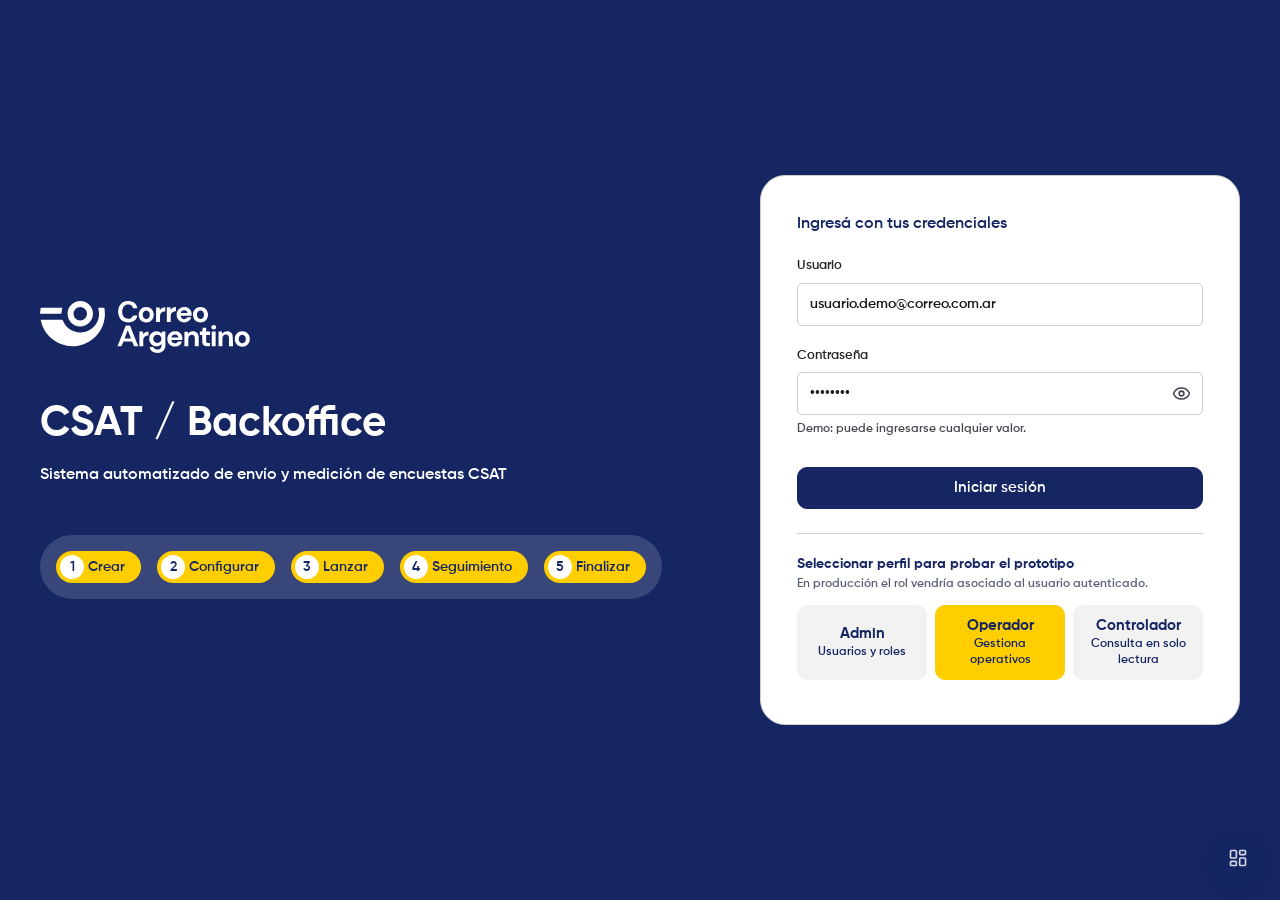
==== commit 6393239e: "Extraer Field.create() como componente reutilizable de campo de formulario El login tenia el markup " ====
--- a/prototype/index.html
+++ b/prototype/index.html
@@ -329,21 +329,7 @@
     <div class="login-card">
       <p class="login-card__intro">Ingresá con tus credenciales</p>
 
-      <div class="field">
-        <label>Usuario</label>
-        <input value="usuario.demo@correo.com.ar" />
-      </div>
-      <div class="field">
-        <label>Contraseña</label>
-        <div class="password-control">
-          <input id="loginPassword" type="password" value="12345678" />
-          <button type="button" class="password-toggle" aria-label="Mostrar contraseña" aria-pressed="false" onclick="togglePassword('loginPassword',this)">
-            <svg class="lucide-icon eye-show" aria-hidden="true" viewBox="0 0 24 24"><path d="M2.062 12.348a1 1 0 0 1 0-.696 10.75 10.75 0 0 1 19.876 0 1 1 0 0 1 0 .696 10.75 10.75 0 0 1-19.876 0"/><circle cx="12" cy="12" r="3"/></svg>
-            <svg class="lucide-icon eye-hide" aria-hidden="true" viewBox="0 0 24 24"><path d="M10.733 5.076a10.744 10.744 0 0 1 11.205 6.575 1 1 0 0 1 0 .696 10.8 10.8 0 0 1-1.444 2.49"/><path d="M14.084 14.158a3 3 0 0 1-4.242-4.242"/><path d="M17.479 17.499a10.75 10.75 0 0 1-15.417-5.151 1 1 0 0 1 0-.696 10.75 10.75 0 0 1 4.446-5.143"/><path d="m2 2 20 20"/></svg>
-          </button>
-        </div>
-        <small class="muted">Demo: puede ingresarse cualquier valor.</small>
-      </div>
+      <div id="loginFields"></div>
 
       <button class="login-submit" onclick="loginAs('operador')">Iniciar sesión</button>
 
@@ -989,6 +975,21 @@
 
   <script src="components/index.js"></script>
   <script>
+    (function renderLoginFields(){
+      const userField = Field.create({
+        label: 'Usuario',
+        value: 'usuario.demo@correo.com.ar',
+      });
+      const passwordField = Field.create({
+        id: 'loginPassword',
+        type: 'password',
+        label: 'Contraseña',
+        value: '12345678',
+        helper: 'Demo: puede ingresarse cualquier valor.',
+      });
+      document.getElementById('loginFields').append(userField.field, passwordField.field);
+    })();
+
     let currentRole = 'operador';
     let userModalMode = 'create';
 
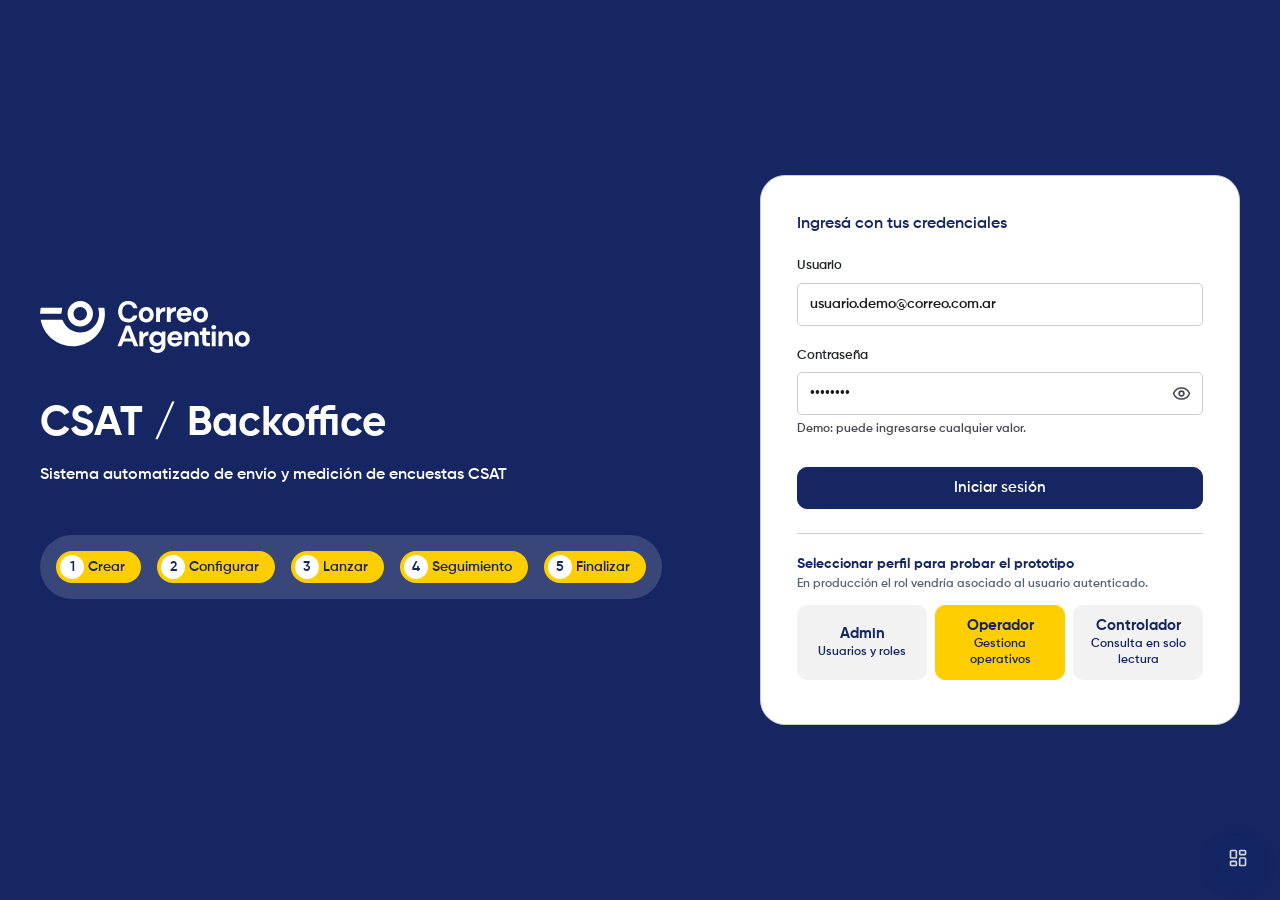
==== commit e8bd290d: "Restringir el acceso del Controlador a Borradores El Controlador dejaba de tener acceso a los operat" ====
--- a/prototype/index.html
+++ b/prototype/index.html
@@ -431,7 +431,7 @@
             <div class="section-actions"><button onclick="switchOpsTab('activos')">Ver más activos<svg class="lucide-icon" aria-hidden="true" viewBox="0 0 24 24"><path d="m9 18 6-6-6-6"/></svg></button></div>
           </div>
 
-          <div class="panel">
+          <div class="panel" id="panelBorradoresTodos">
             <div class="panel-title">
               <div>
                 <h2>Borradores</h2>
@@ -792,7 +792,7 @@
         <div class="permission-grid" style="margin-bottom:18px;">
           <div class="permission-card"><strong>Admin</strong><p class="muted small">Gestiona usuarios y roles.</p></div>
           <div class="permission-card"><strong>Operador</strong><p class="muted small">Crea, configura, lanza y finaliza operativos.</p></div>
-          <div class="permission-card"><strong>Controlador</strong><p class="muted small">Consulta todos los operativos, incluidos borradores, en modo solo lectura.</p></div>
+          <div class="permission-card"><strong>Controlador</strong><p class="muted small">Consulta operativos activos y finalizados en modo solo lectura. No accede a los borradores.</p></div>
         </div>
 
         <div class="panel">
@@ -1048,6 +1048,13 @@
 
       document.getElementById('reportActiveButton').classList.toggle('hidden', currentRole !== 'controlador');
       document.getElementById('reportFinalButton').classList.toggle('hidden', currentRole !== 'controlador');
+
+      // El Controlador no accede a los borradores: se ocultan el tab y su
+      // resumen dentro de "Todos". Antes el Controlador podía consultarlos
+      // en modo solo lectura; se retiró esa capacidad.
+      const hideDrafts = currentRole === 'controlador';
+      document.querySelector('.tab[data-tab="borradores"]').classList.toggle('hidden', hideDrafts);
+      document.getElementById('panelBorradoresTodos').classList.toggle('hidden', hideDrafts);
     }
 
     function showView(id){
@@ -1090,8 +1097,9 @@
     function openDraftDetail(complete=false){
       showView('detalleBorrador');
 
-      // Administra operativos solo el perfil Operador.
-      // El Controlador puede abrir y consultar también borradores, pero en modo solo lectura.
+      // Administra operativos solo el perfil Operador. El Controlador ya no
+      // tiene acceso a los borradores (ver configureNavigation); esta vista
+      // solo queda alcanzable por el Controlador vía deep-link de desarrollo.
       const readonly = currentRole !== 'operador';
 
       document.querySelectorAll('#detalleBorrador input, #detalleBorrador select, #detalleBorrador textarea').forEach(el => {
